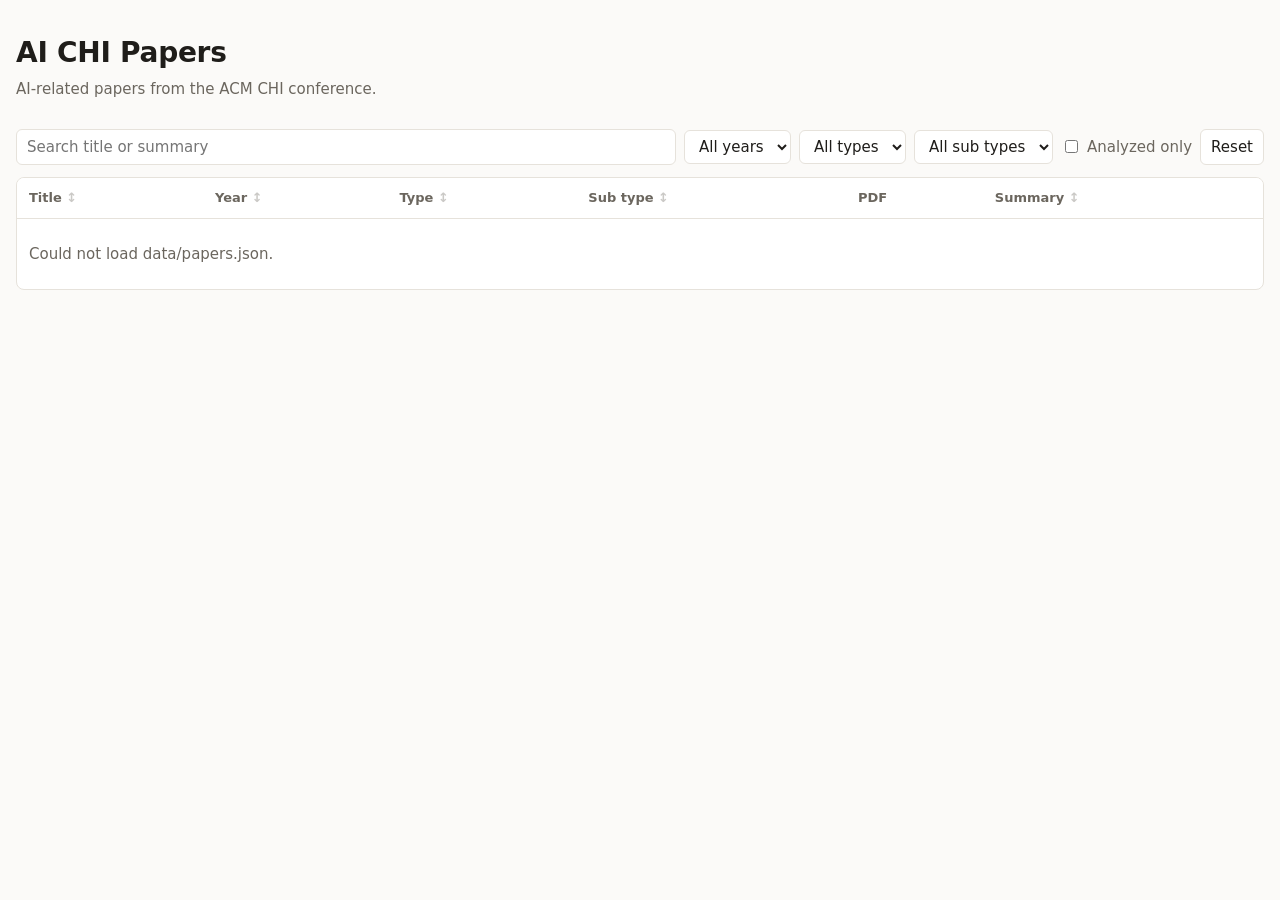
==== index.html @ 74d2781e "Add CHI papers site: filterable table, analysis pages, Pages deploy Co-Authored-By: Claude Opus 5.5 " ====
<!doctype html>
<html lang="en">
<head>
  <meta charset="utf-8">
  <meta name="viewport" content="width=device-width, initial-scale=1">
  <title>AI CHI Papers</title>
  <link rel="stylesheet" href="assets/style.css">
</head>
<body>
  <header class="page-header">
    <h1>AI CHI Papers</h1>
    <p class="subtitle">AI-related papers from the ACM CHI conference. <span id="count"></span></p>
  </header>

  <main>
    <section class="filters" aria-label="Filters">
      <input id="search" type="search" placeholder="Search title or summary" aria-label="Search">
      <select id="filter-year" aria-label="Year"><option value="">All years</option></select>
      <select id="filter-type" aria-label="Type"><option value="">All types</option></select>
      <select id="filter-subtype" aria-label="Sub type"><option value="">All sub types</option></select>
      <label class="check"><input id="filter-important" type="checkbox"> Analyzed only</label>
      <button id="reset" type="button">Reset</button>
    </section>

    <div class="table-wrap">
      <table id="papers">
        <thead>
          <tr>
            <th data-key="title" class="sortable">Title</th>
            <th data-key="year" class="sortable">Year</th>
            <th data-key="type" class="sortable">Type</th>
            <th data-key="sub_type" class="sortable">Sub type</th>
            <th>PDF</th>
            <th data-key="summary" class="sortable">Summary</th>
          </tr>
        </thead>
        <tbody></tbody>
      </table>
      <p id="empty" class="empty" hidden></p>
    </div>
  </main>

  <script src="assets/app.js"></script>
</body>
</html>
---- assets/style.css ----
:root {
  --bg: #fbfaf8; --surface: #ffffff; --text: #1f1d1a; --muted: #6b665e;
  --border: #e6e2db; --accent: #8a3b12; --accent-soft: #f6e9df; --row-hover: #f5f2ec;
  color-scheme: light;
}
@media (prefers-color-scheme: dark) {
  :root:not([data-theme="light"]) {
    --bg: #181715; --surface: #211f1c; --text: #ece8e1; --muted: #a39d93;
    --border: #3a3631; --accent: #e8a27a; --accent-soft: #3a2a20; --row-hover: #2a2723;
    color-scheme: dark;
  }
}
* { box-sizing: border-box; }
body {
  margin: 0; background: var(--bg); color: var(--text);
  font: 15px/1.5 system-ui, -apple-system, "Segoe UI", sans-serif;
}
a { color: var(--accent); }
.page-header, main { max-width: 1280px; margin: 0 auto; padding: 0 16px; }
.page-header { padding-top: 32px; padding-bottom: 8px; }
h1 { margin: 0 0 4px; font-size: 28px; letter-spacing: -0.01em; }
.subtitle, .meta { color: var(--muted); margin: 0; }
.meta { display: flex; flex-wrap: wrap; gap: 6px 14px; }
.back { display: inline-block; margin-bottom: 12px; text-decoration: none; }

.filters { display: flex; flex-wrap: wrap; gap: 8px; align-items: center; margin: 20px 0 12px; }
.filters input[type="search"], .filters select, .filters button {
  font: inherit; color: inherit; background: var(--surface);
  border: 1px solid var(--border); border-radius: 6px; padding: 6px 10px;
}
.filters input[type="search"] { flex: 1 1 240px; min-width: 0; }
.filters button { cursor: pointer; }
.check { display: inline-flex; gap: 6px; align-items: center; color: var(--muted); }

.table-wrap { overflow-x: auto; background: var(--surface); border: 1px solid var(--border); border-radius: 8px; margin-bottom: 40px; }
table { width: 100%; border-collapse: collapse; }
th, td { text-align: left; padding: 10px 12px; border-bottom: 1px solid var(--border); vertical-align: top; }
th { position: sticky; top: 0; background: var(--surface); font-size: 13px; color: var(--muted); font-weight: 600; white-space: nowrap; }
th.sortable { cursor: pointer; user-select: none; }
th.sortable::after { content: " ↕"; opacity: 0.35; }
th[aria-sort="ascending"]::after { content: " ↑"; opacity: 1; }
th[aria-sort="descending"]::after { content: " ↓"; opacity: 1; }
tbody tr:hover { background: var(--row-hover); }
tbody tr:last-child td { border-bottom: 0; }
td.title { min-width: 260px; font-weight: 500; }
td.summary { min-width: 280px; color: var(--muted); }
.badge { display: inline-block; font-size: 11px; font-weight: 600; padding: 1px 6px; border-radius: 999px; background: var(--accent-soft); color: var(--accent); vertical-align: 1px; }
.empty { color: var(--muted); padding: 24px 12px; margin: 0; }

.analysis { max-width: 760px; padding: 16px 0 64px; }
.analysis h2 { margin-top: 2em; font-size: 20px; }
.analysis h3 { margin-top: 1.5em; font-size: 16px; }
.analysis blockquote { margin: 1em 0; padding: 0 1em; border-left: 3px solid var(--border); color: var(--muted); }
.analysis code { background: var(--row-hover); padding: 1px 4px; border-radius: 4px; }
.analysis table { margin: 1em 0; border: 1px solid var(--border); }
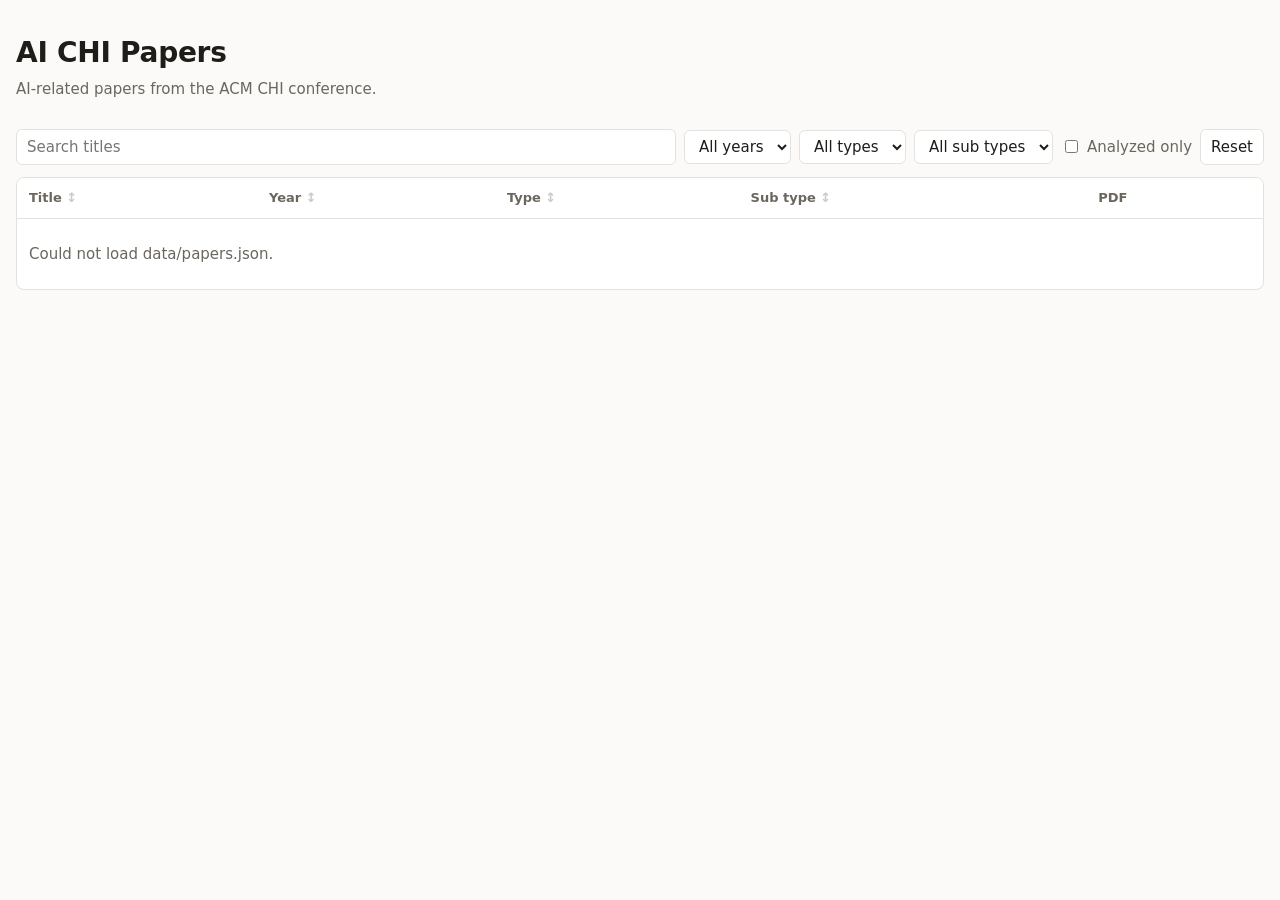
==== commit 563d5612: "Drop summary column; table comes entirely from file names Co-Authored-By: Claude Opus 5.5 (1M contex" ====
--- a/index.html
+++ b/index.html
@@ -14,7 +14,7 @@
 
   <main>
     <section class="filters" aria-label="Filters">
-      <input id="search" type="search" placeholder="Search title or summary" aria-label="Search">
+      <input id="search" type="search" placeholder="Search titles" aria-label="Search">
       <select id="filter-year" aria-label="Year"><option value="">All years</option></select>
       <select id="filter-type" aria-label="Type"><option value="">All types</option></select>
       <select id="filter-subtype" aria-label="Sub type"><option value="">All sub types</option></select>
@@ -31,7 +31,6 @@
             <th data-key="type" class="sortable">Type</th>
             <th data-key="sub_type" class="sortable">Sub type</th>
             <th>PDF</th>
-            <th data-key="summary" class="sortable">Summary</th>
           </tr>
         </thead>
         <tbody></tbody>
--- a/assets/style.css
+++ b/assets/style.css
@@ -43,7 +43,6 @@
 tbody tr:hover { background: var(--row-hover); }
 tbody tr:last-child td { border-bottom: 0; }
 td.title { min-width: 260px; font-weight: 500; }
-td.summary { min-width: 280px; color: var(--muted); }
 .badge { display: inline-block; font-size: 11px; font-weight: 600; padding: 1px 6px; border-radius: 999px; background: var(--accent-soft); color: var(--accent); vertical-align: 1px; }
 .empty { color: var(--muted); padding: 24px 12px; margin: 0; }
 
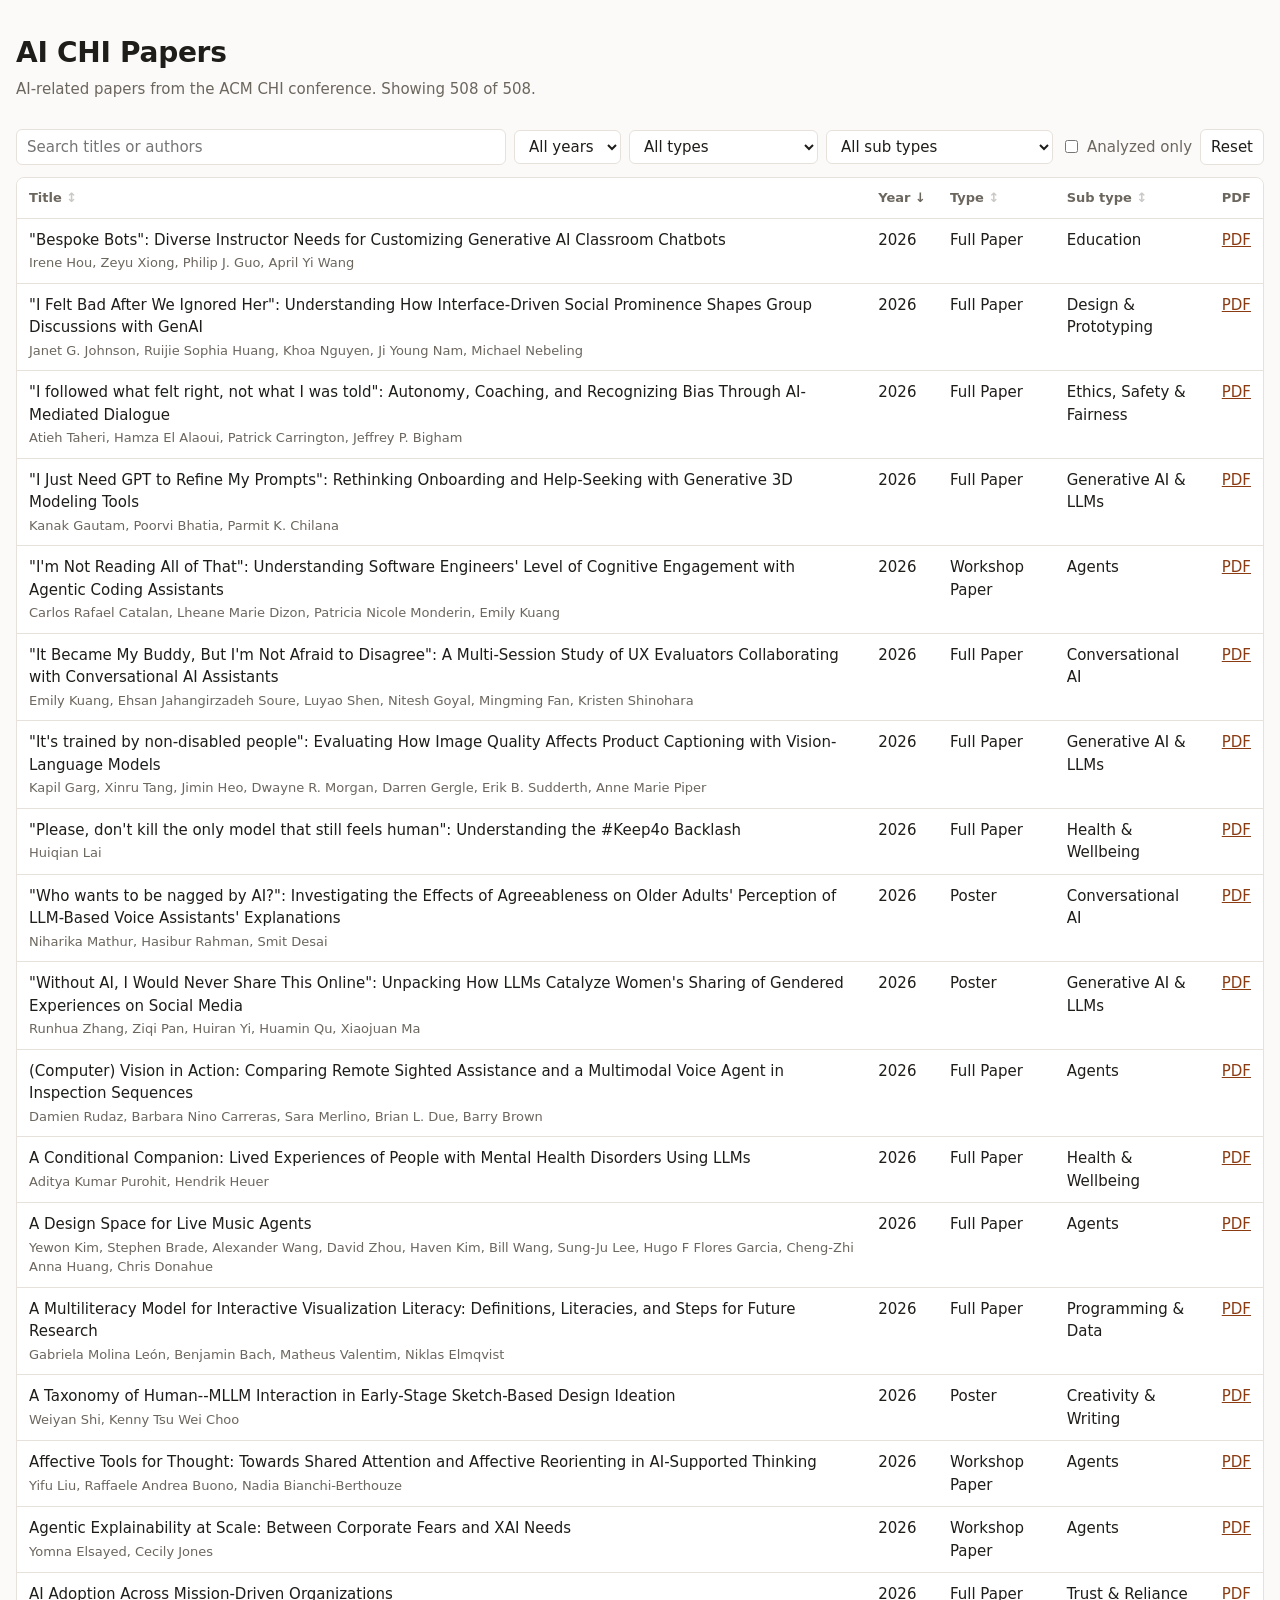
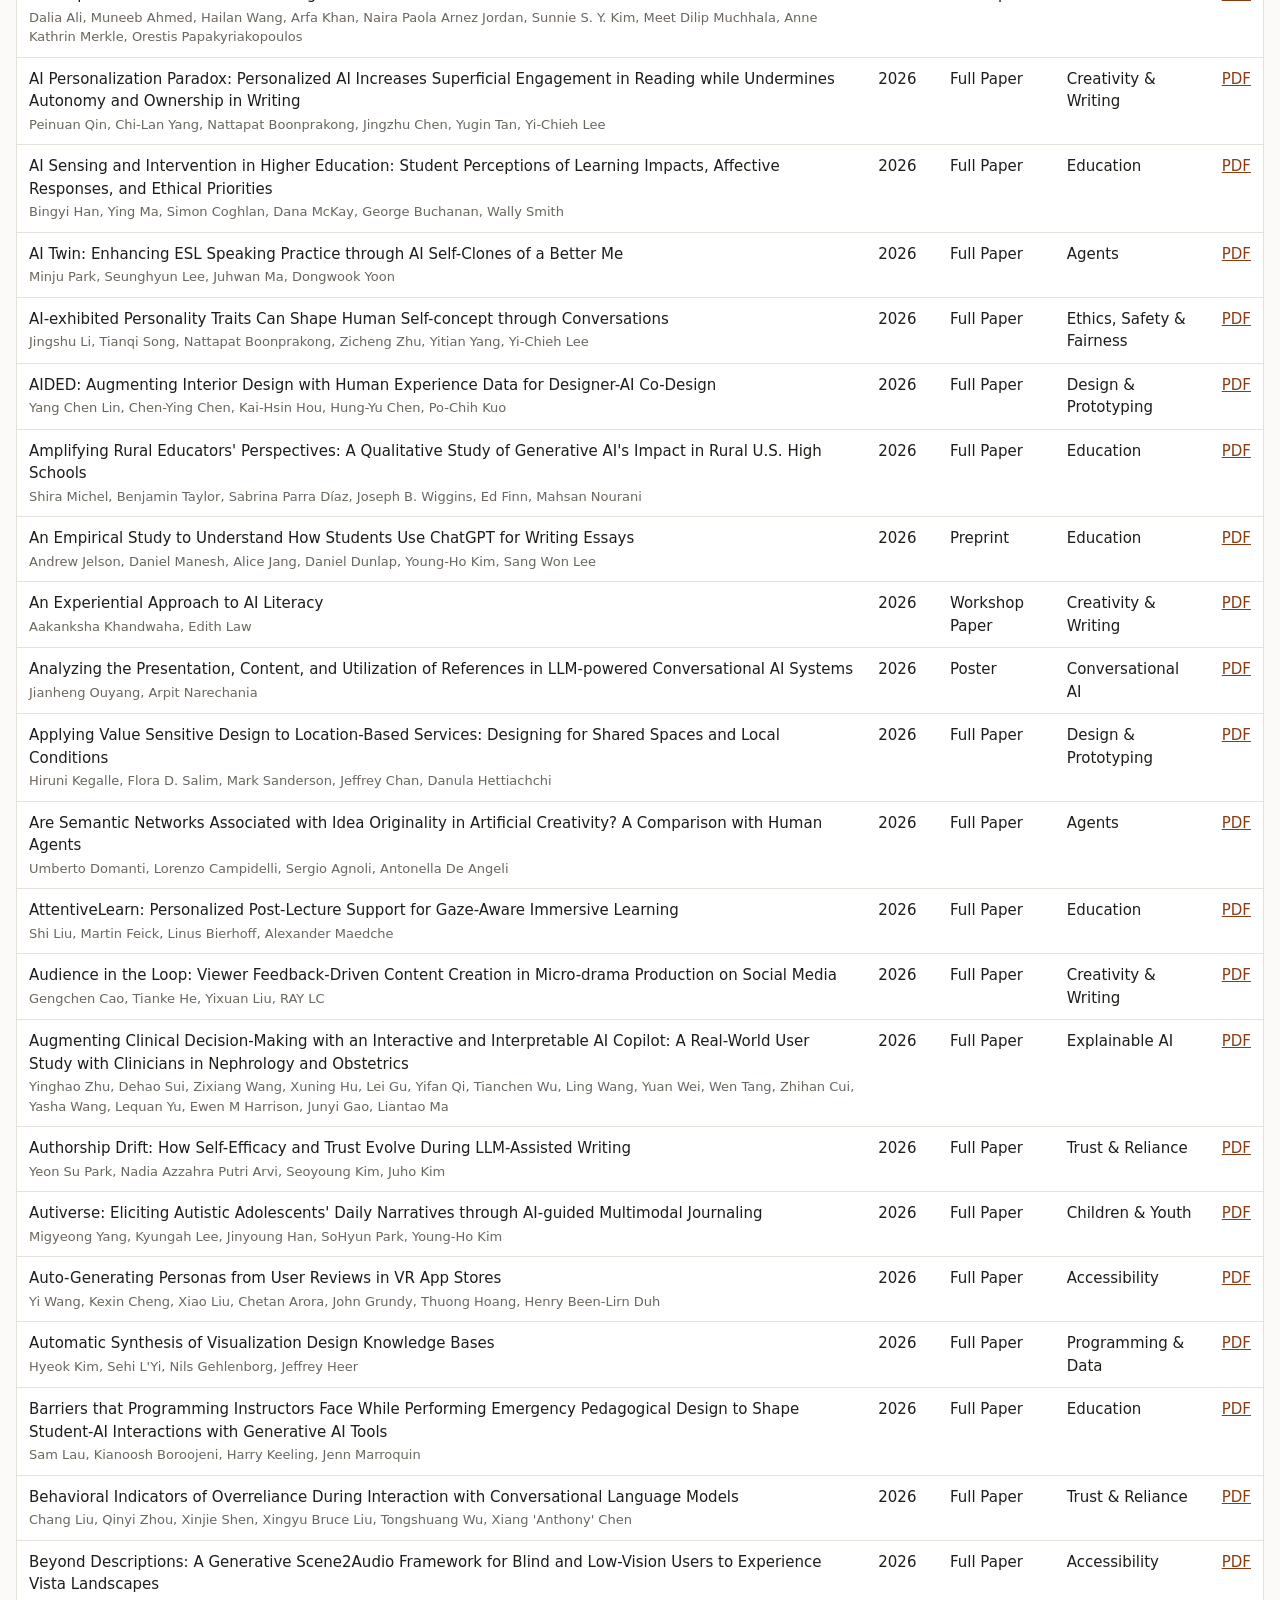
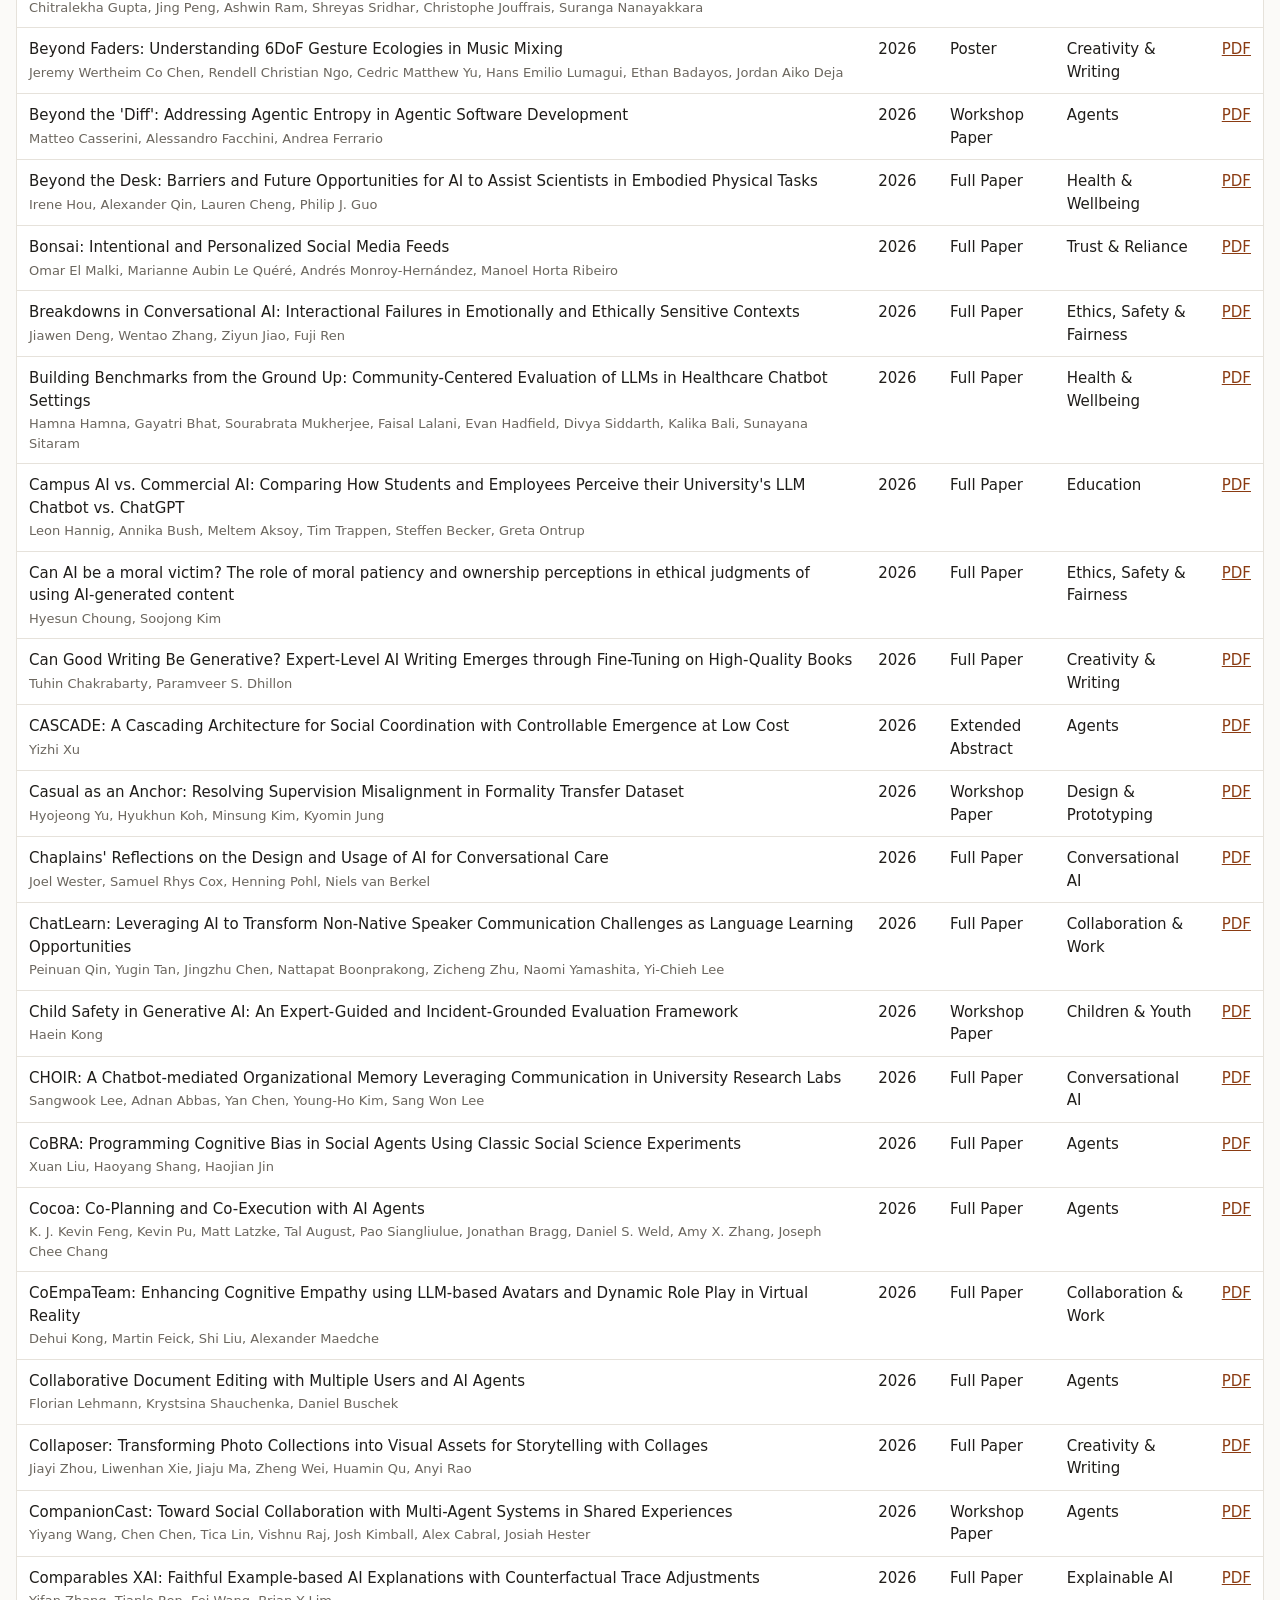
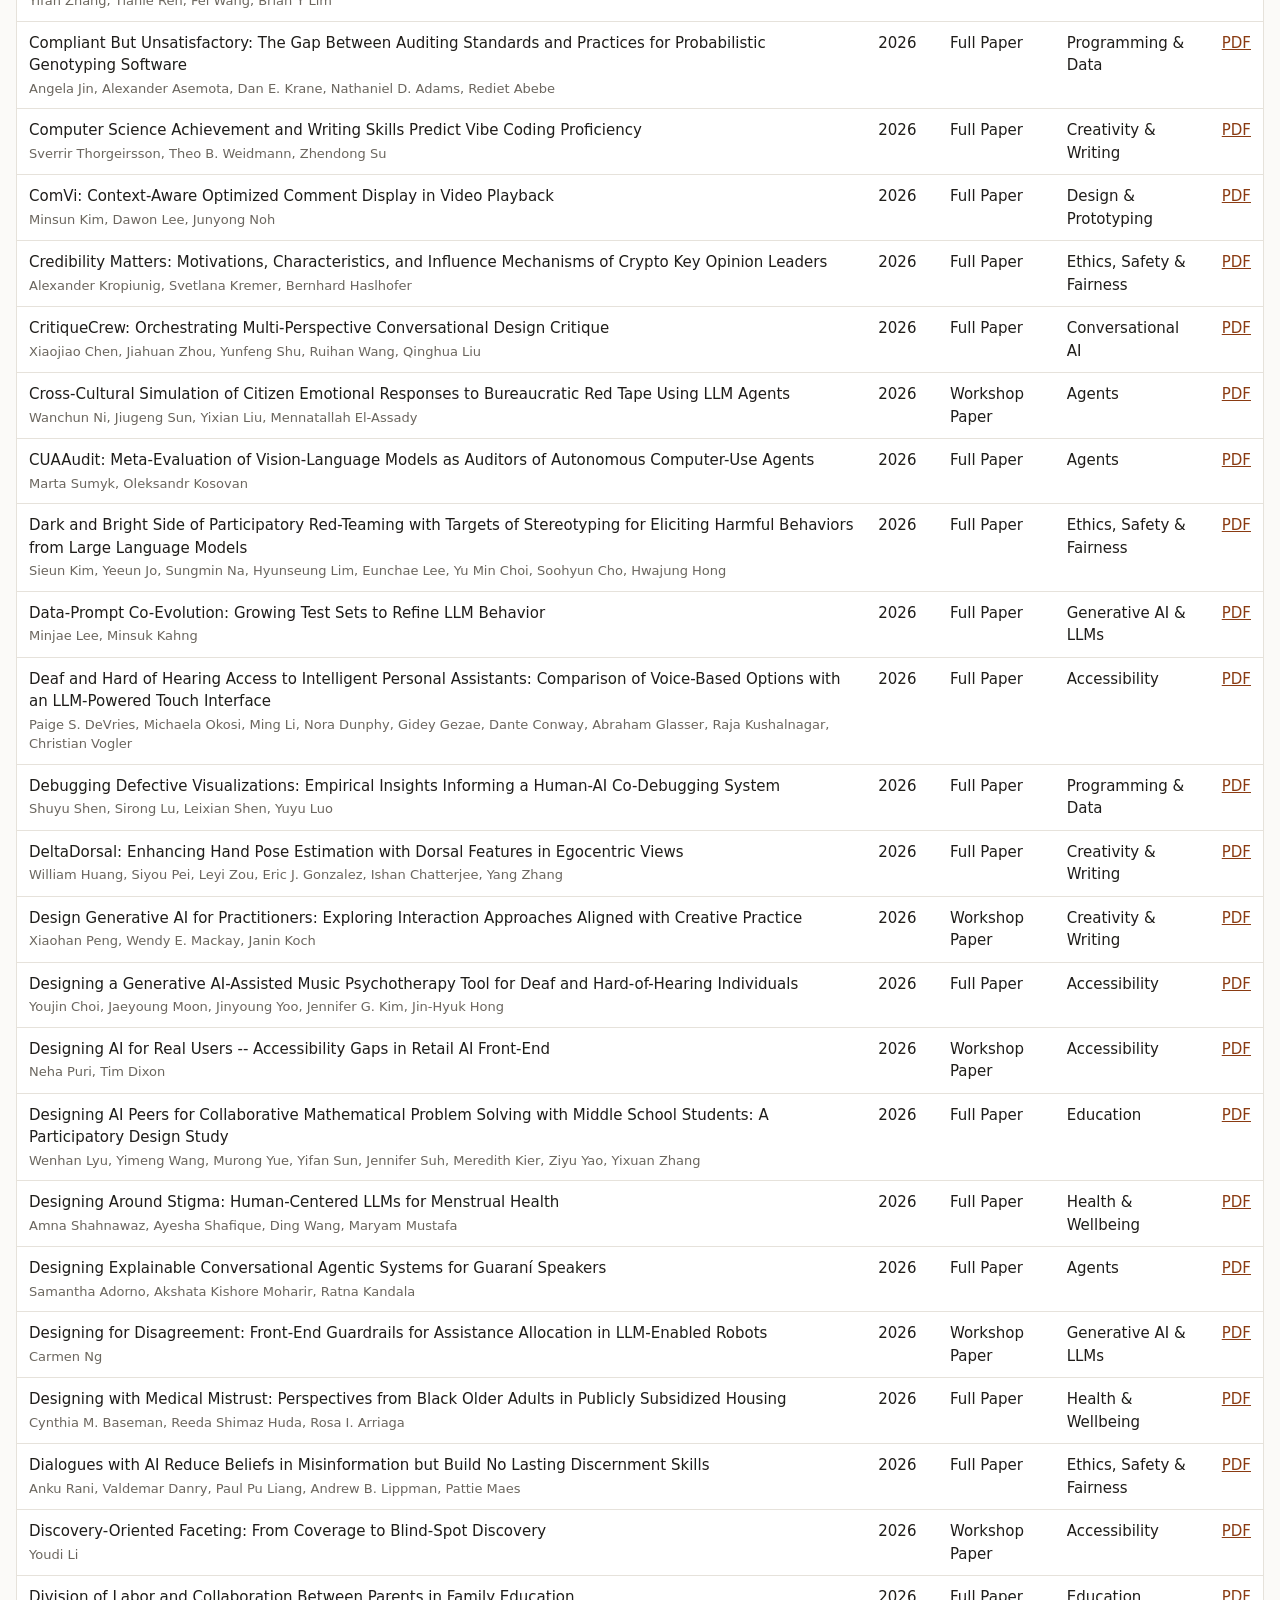
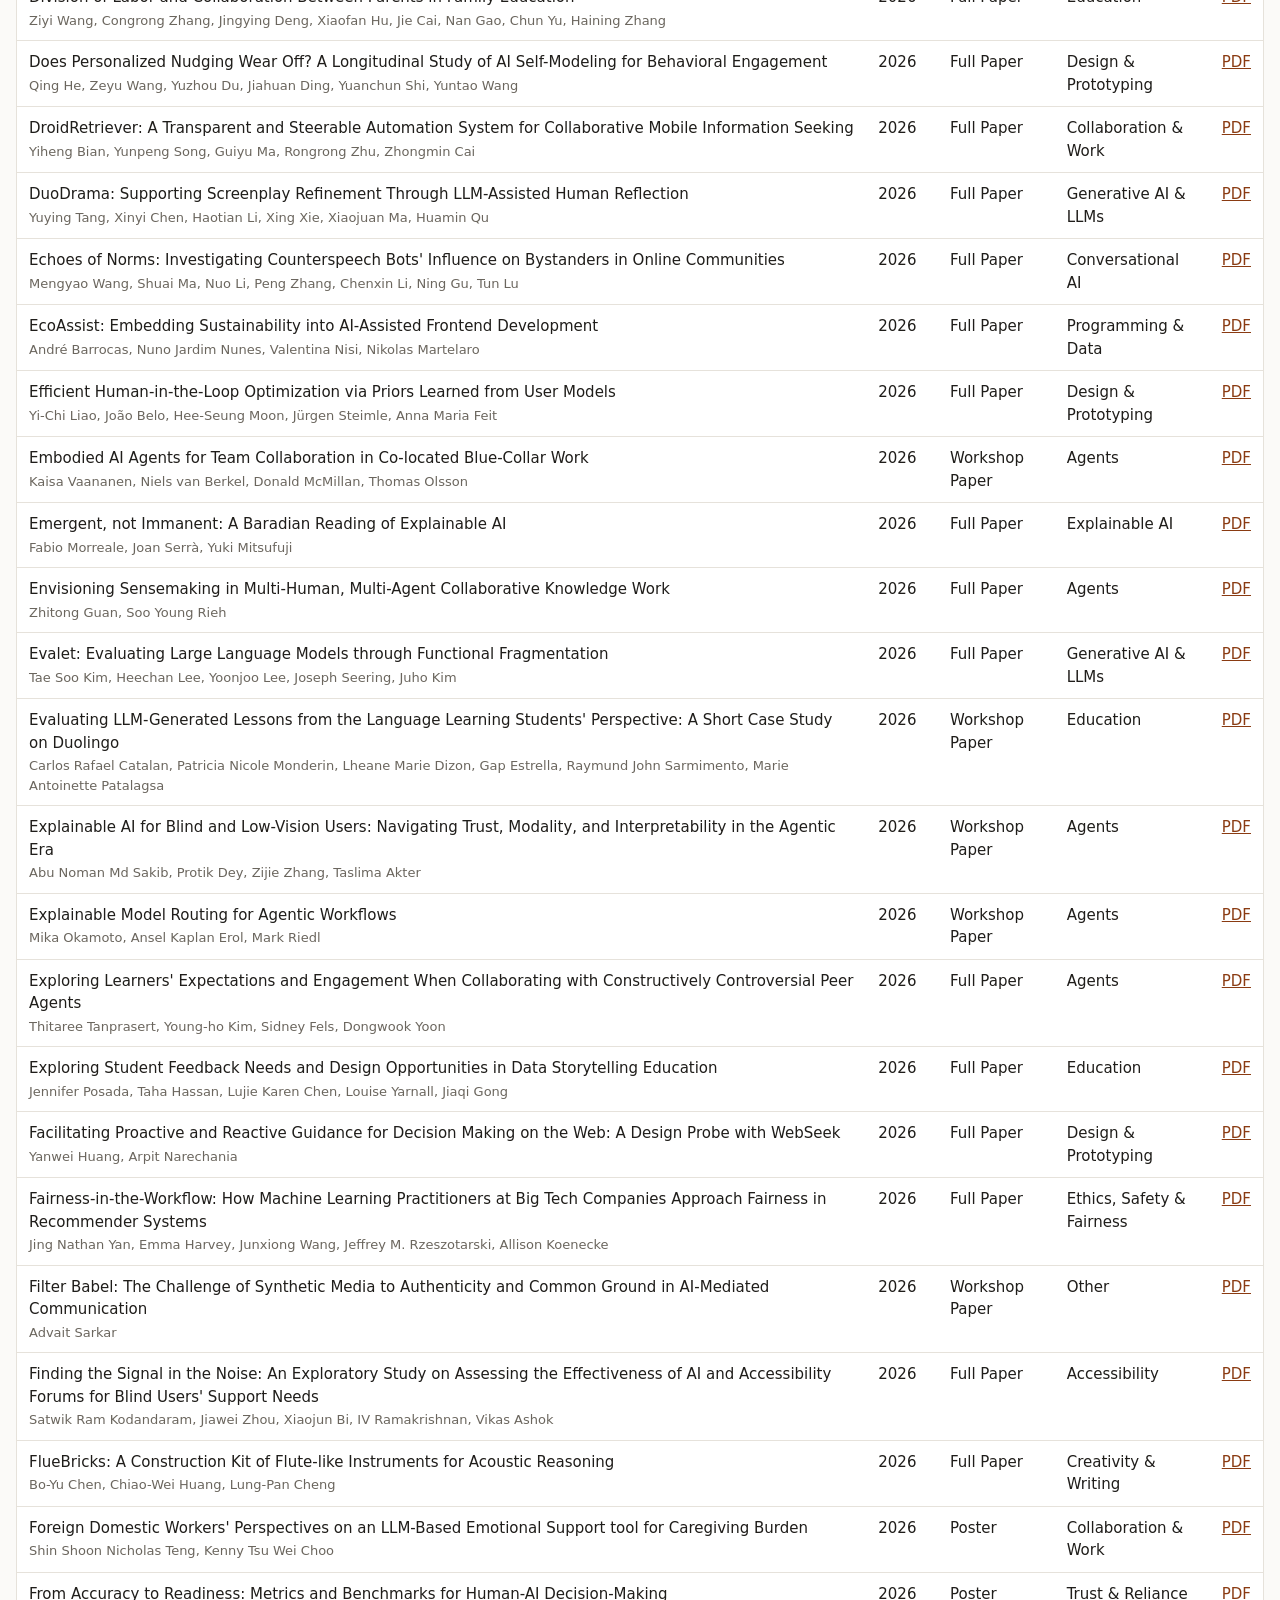
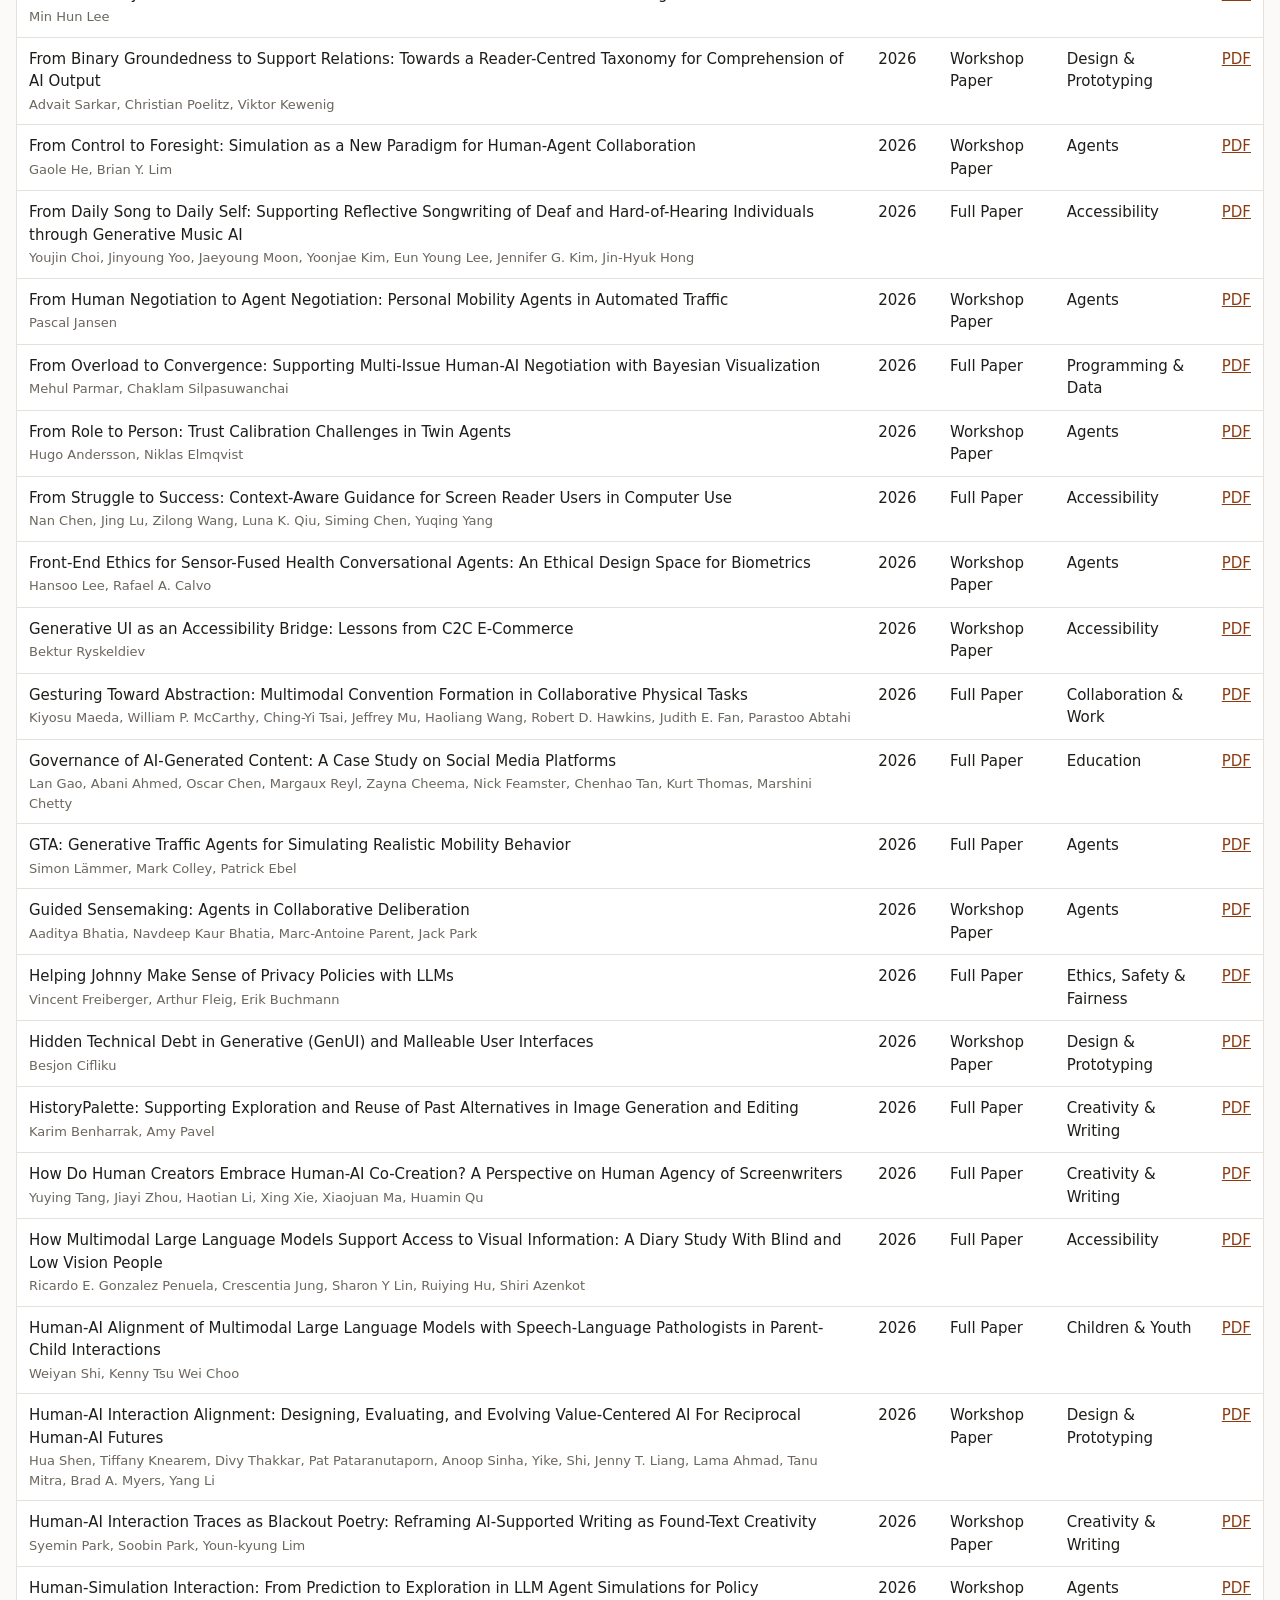
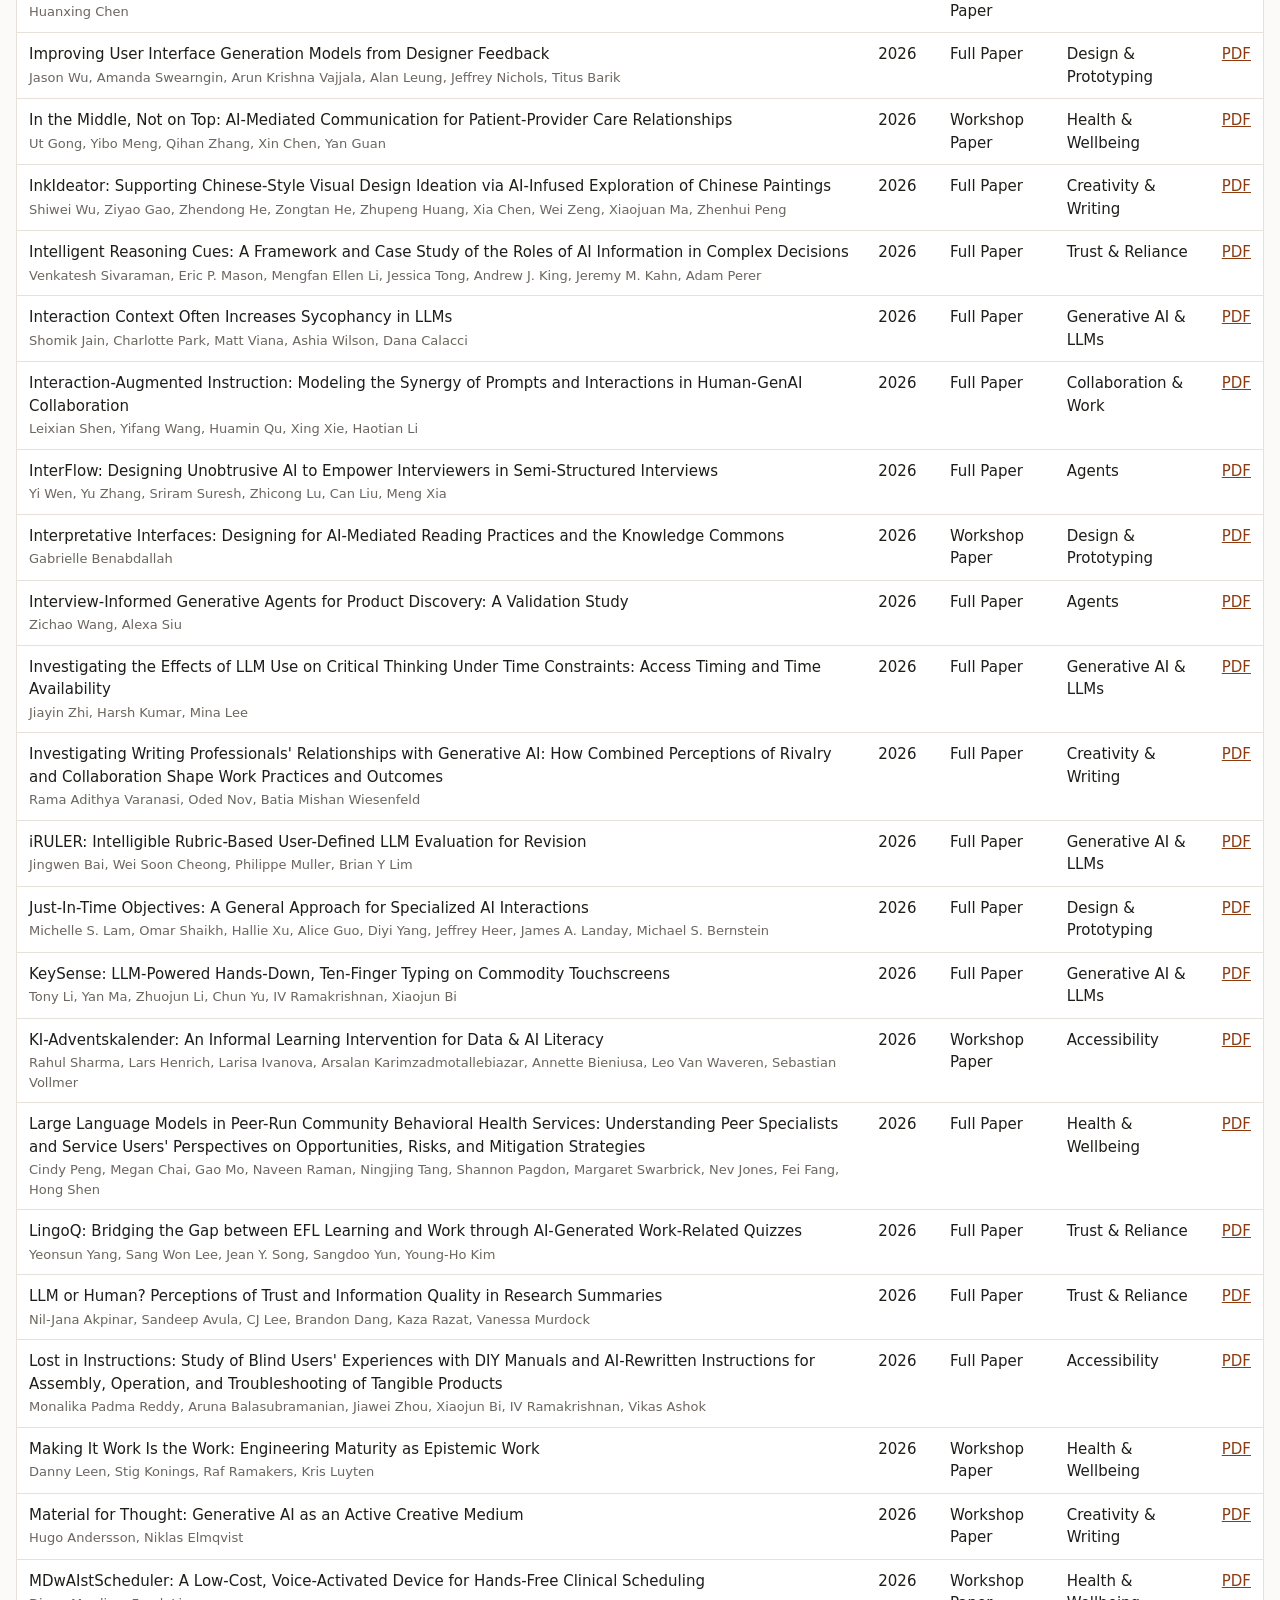
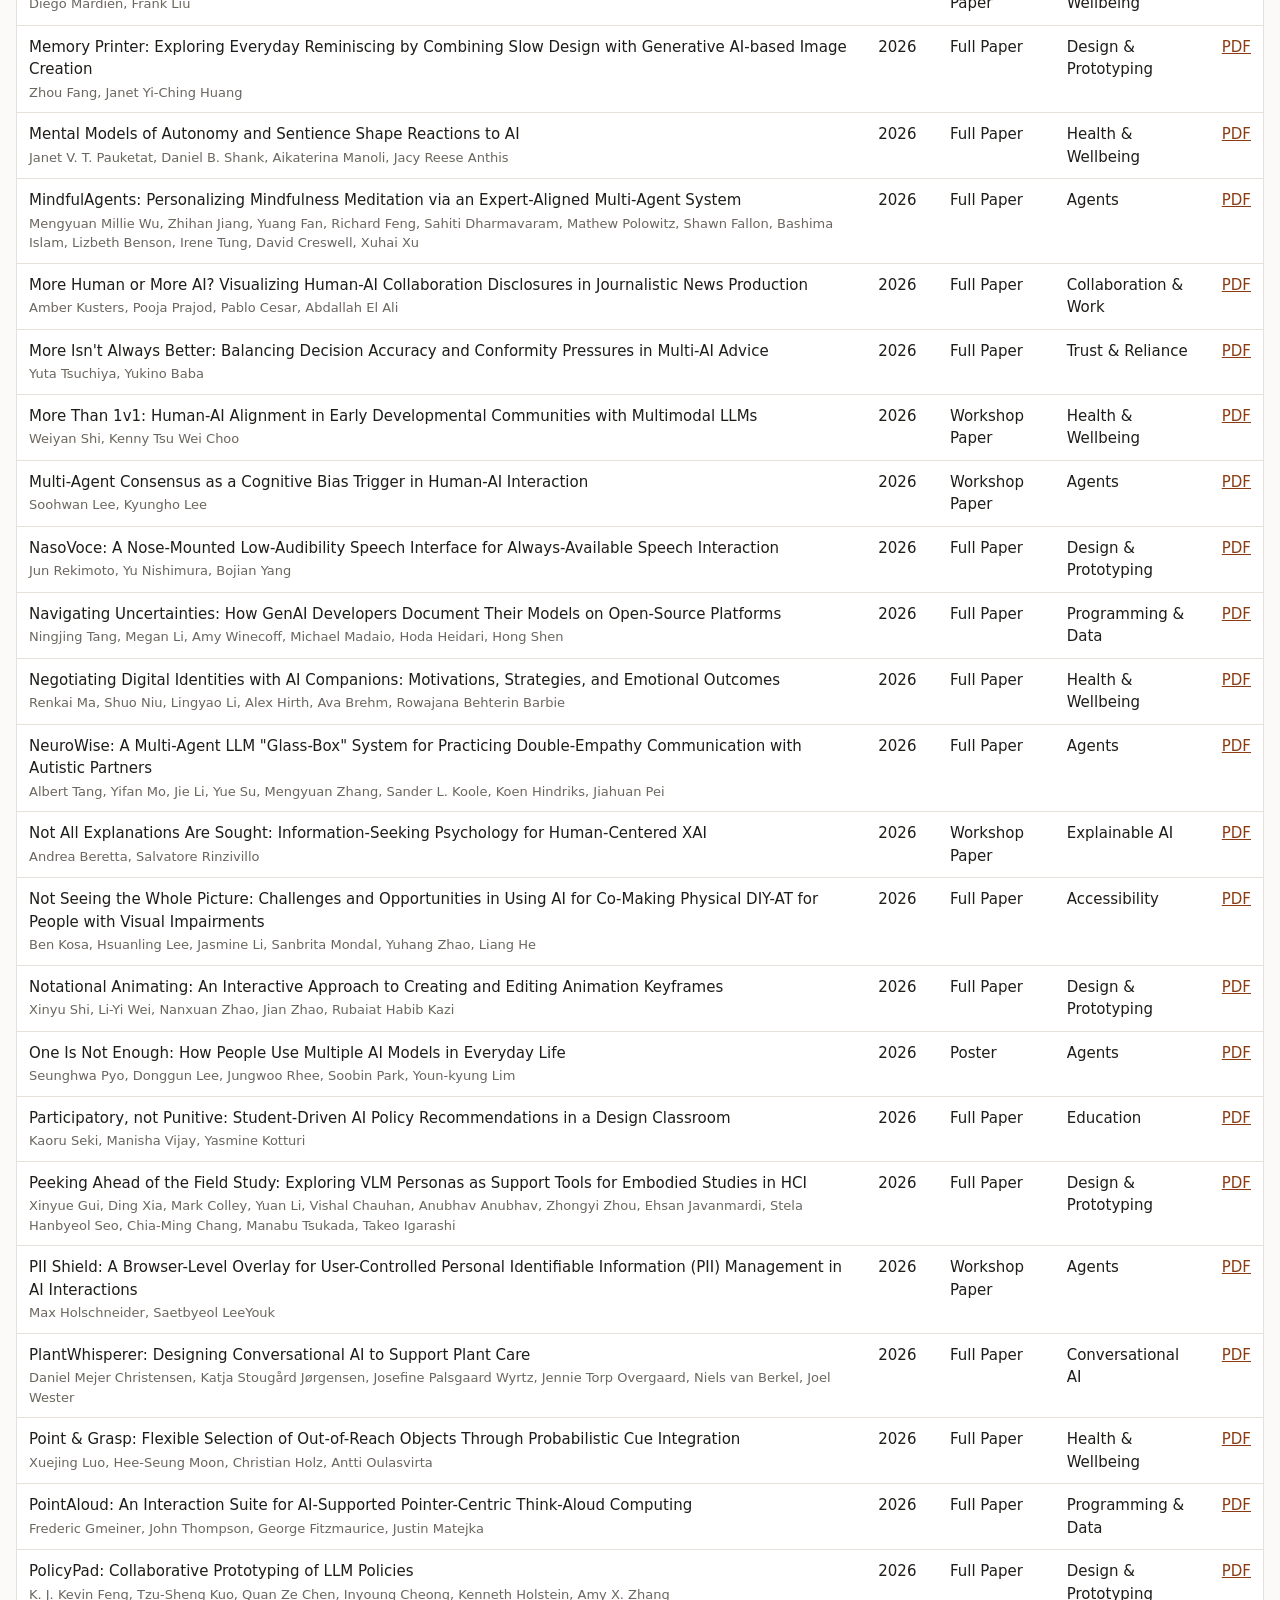
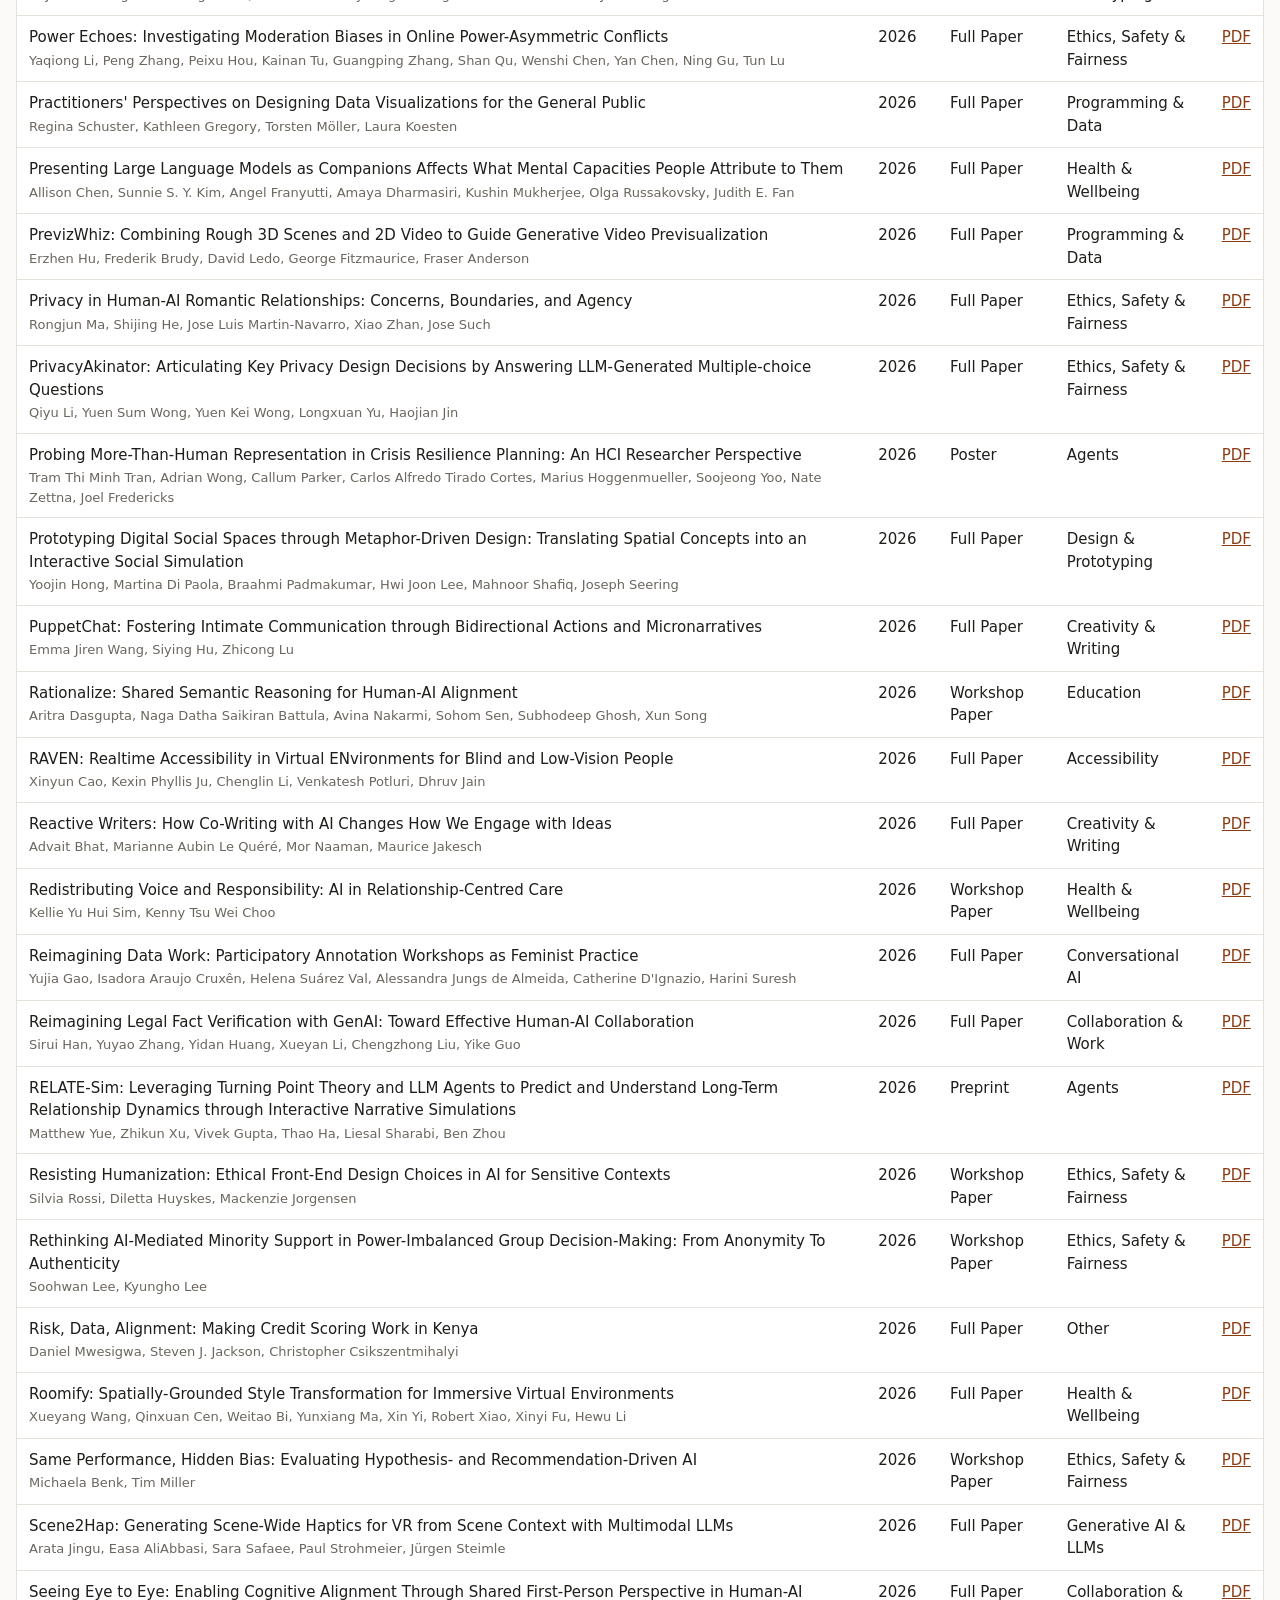
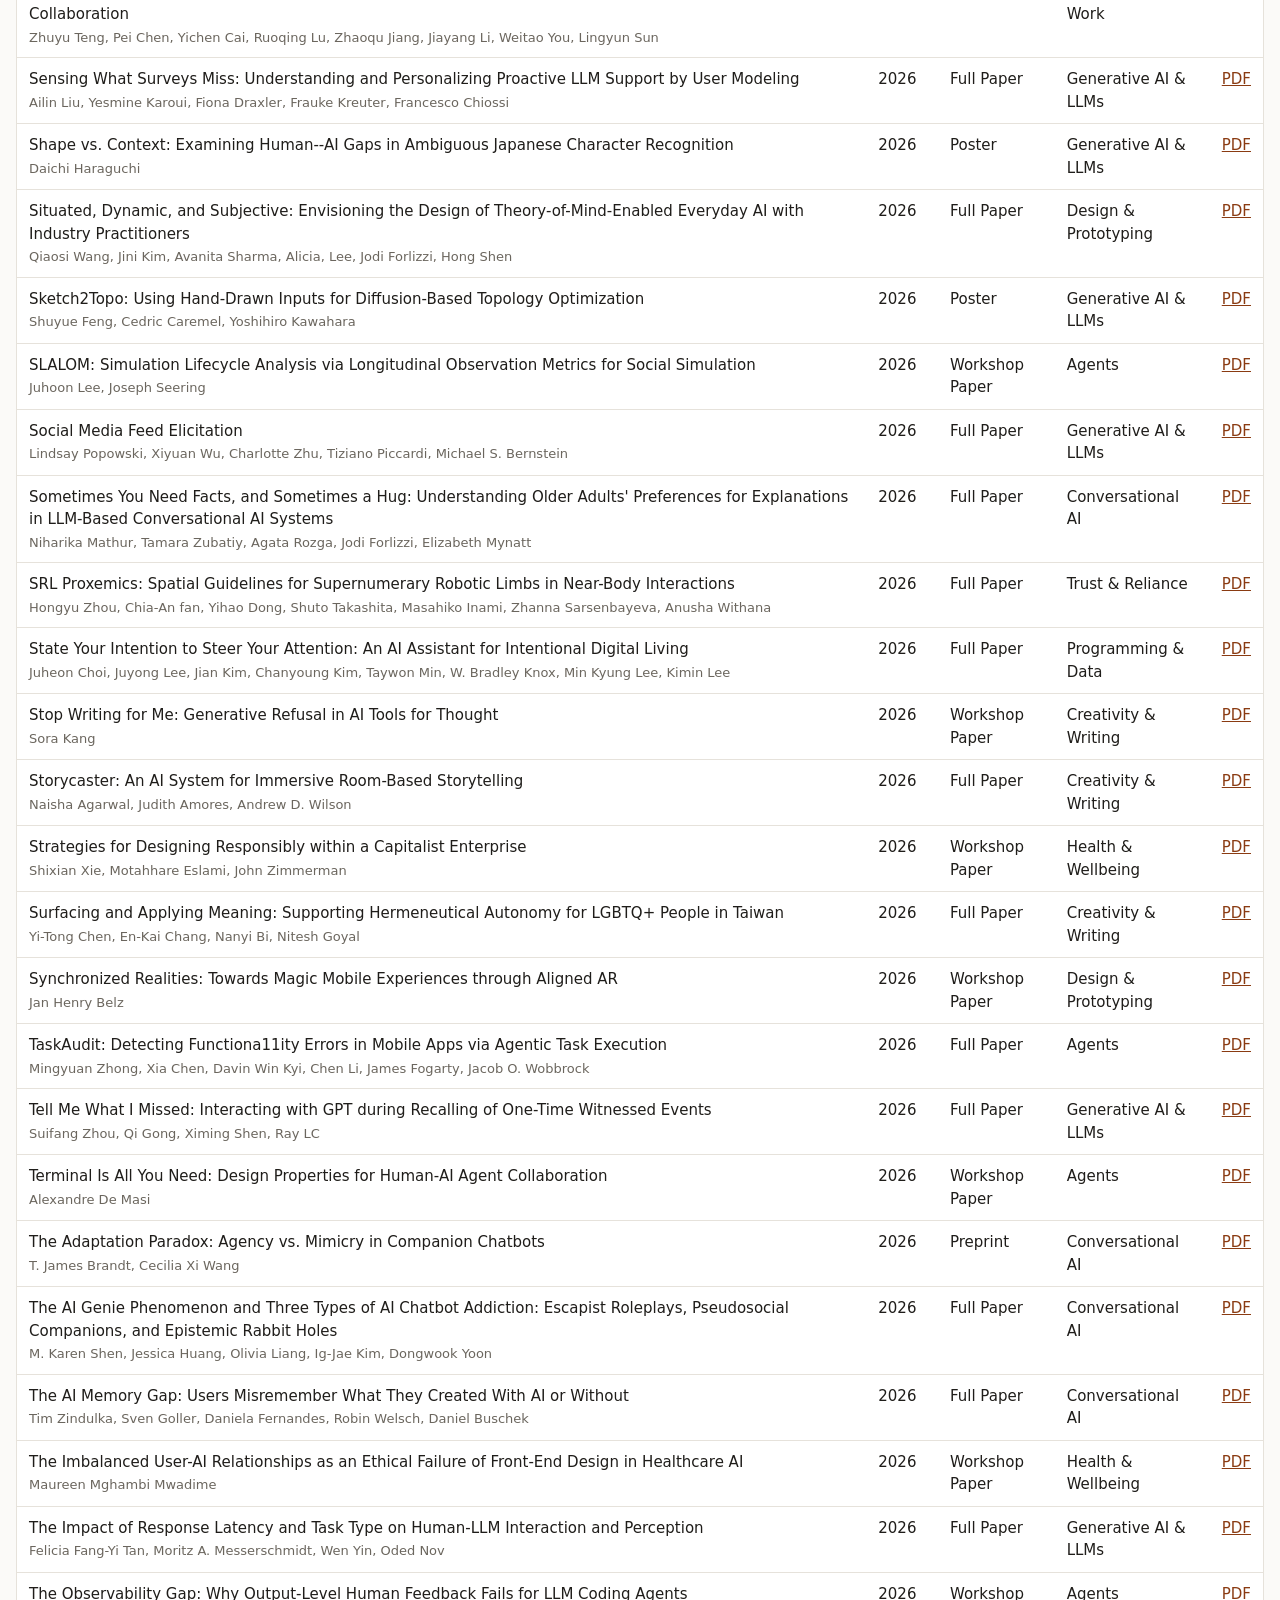
==== commit 5804aadd: "Load 508 CHI papers from spreadsheet Adds scripts/import_xlsx.py to turn the spreadsheet into data/p" ====
--- a/index.html
+++ b/index.html
@@ -14,7 +14,7 @@
 
   <main>
     <section class="filters" aria-label="Filters">
-      <input id="search" type="search" placeholder="Search titles" aria-label="Search">
+      <input id="search" type="search" placeholder="Search titles or authors" aria-label="Search">
       <select id="filter-year" aria-label="Year"><option value="">All years</option></select>
       <select id="filter-type" aria-label="Type"><option value="">All types</option></select>
       <select id="filter-subtype" aria-label="Sub type"><option value="">All sub types</option></select>
--- a/assets/style.css
+++ b/assets/style.css
@@ -42,7 +42,12 @@
 th[aria-sort="descending"]::after { content: " ↓"; opacity: 1; }
 tbody tr:hover { background: var(--row-hover); }
 tbody tr:last-child td { border-bottom: 0; }
-td.title { min-width: 260px; font-weight: 500; }
+td.title { min-width: 320px; font-weight: 500; }
+td.title a { color: var(--text); text-decoration: none; }
+td.title a:hover { color: var(--accent); text-decoration: underline; }
+.authors { font-weight: 400; font-size: 13px; color: var(--muted); margin: 2px 0 0; }
+.page-header .authors { font-size: 15px; margin: 4px 0 6px; }
+.note { color: var(--muted); font-size: 13px; }
 .badge { display: inline-block; font-size: 11px; font-weight: 600; padding: 1px 6px; border-radius: 999px; background: var(--accent-soft); color: var(--accent); vertical-align: 1px; }
 .empty { color: var(--muted); padding: 24px 12px; margin: 0; }
 
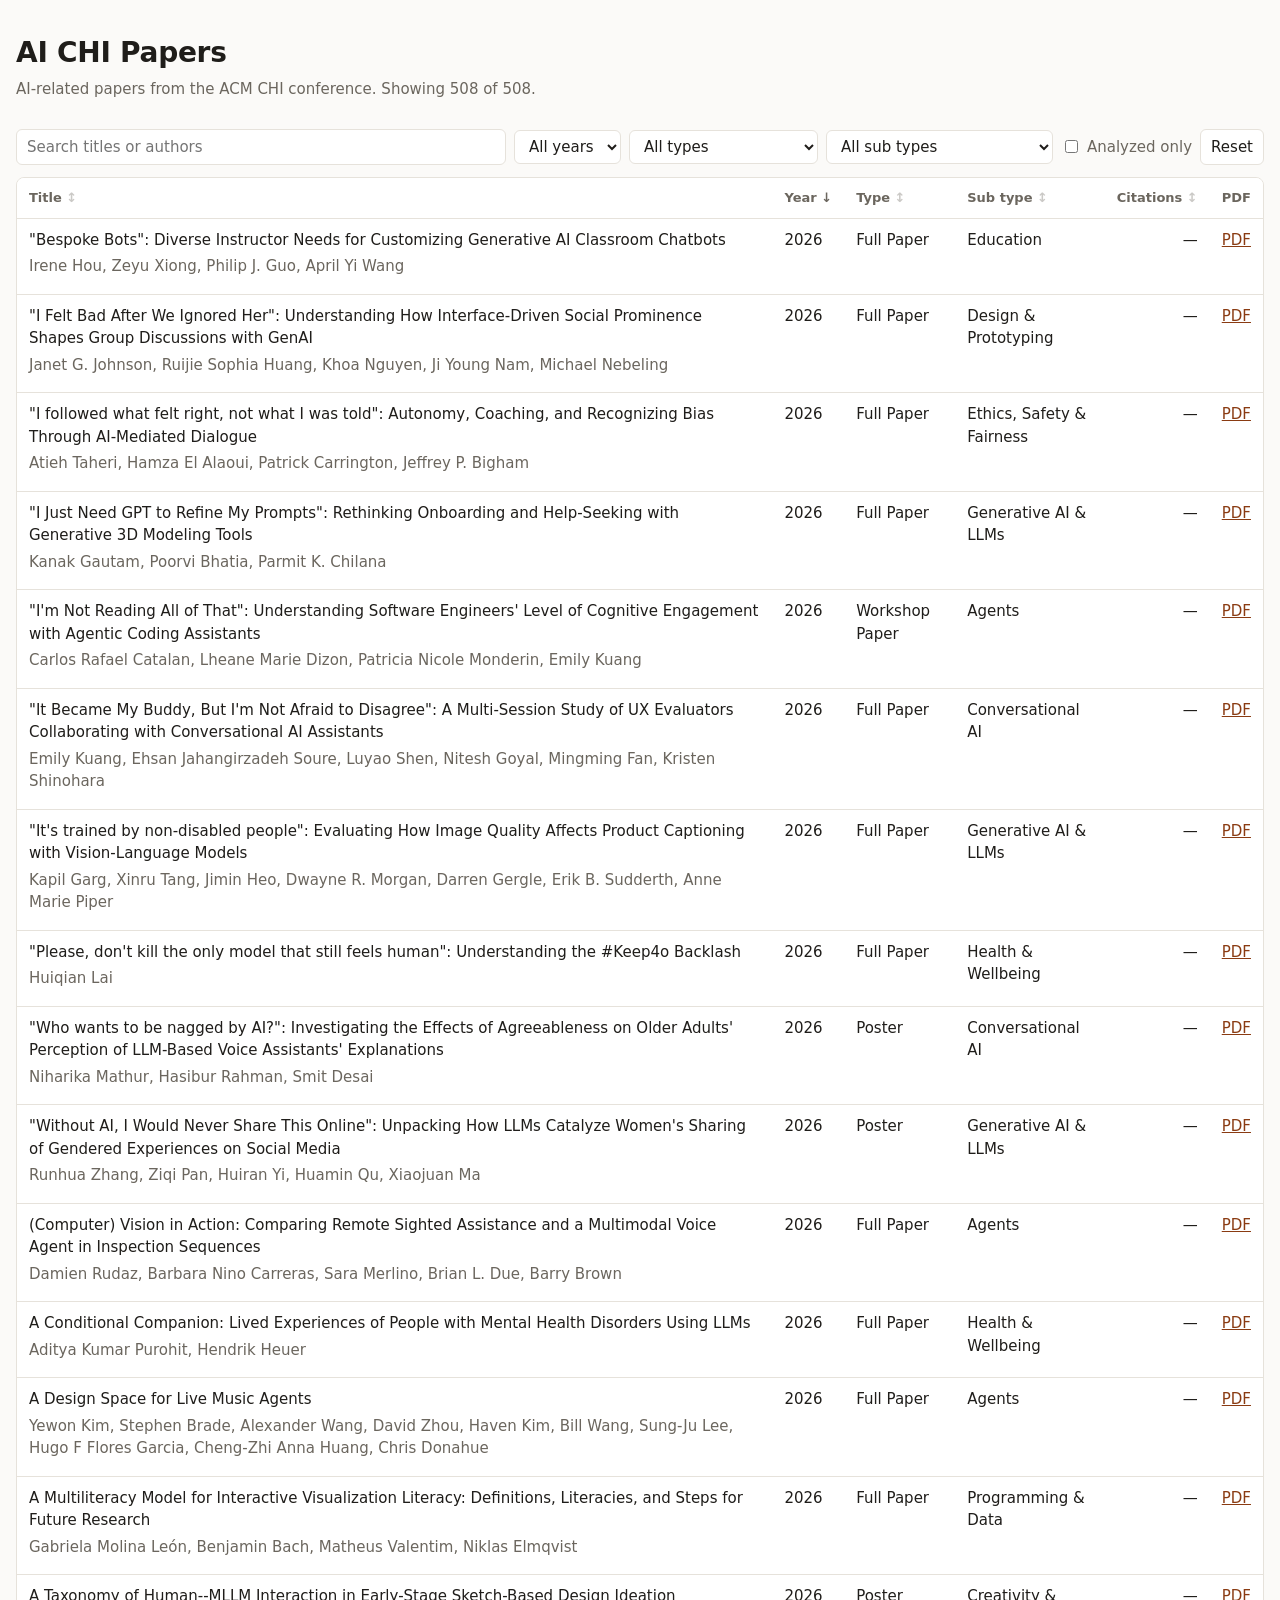
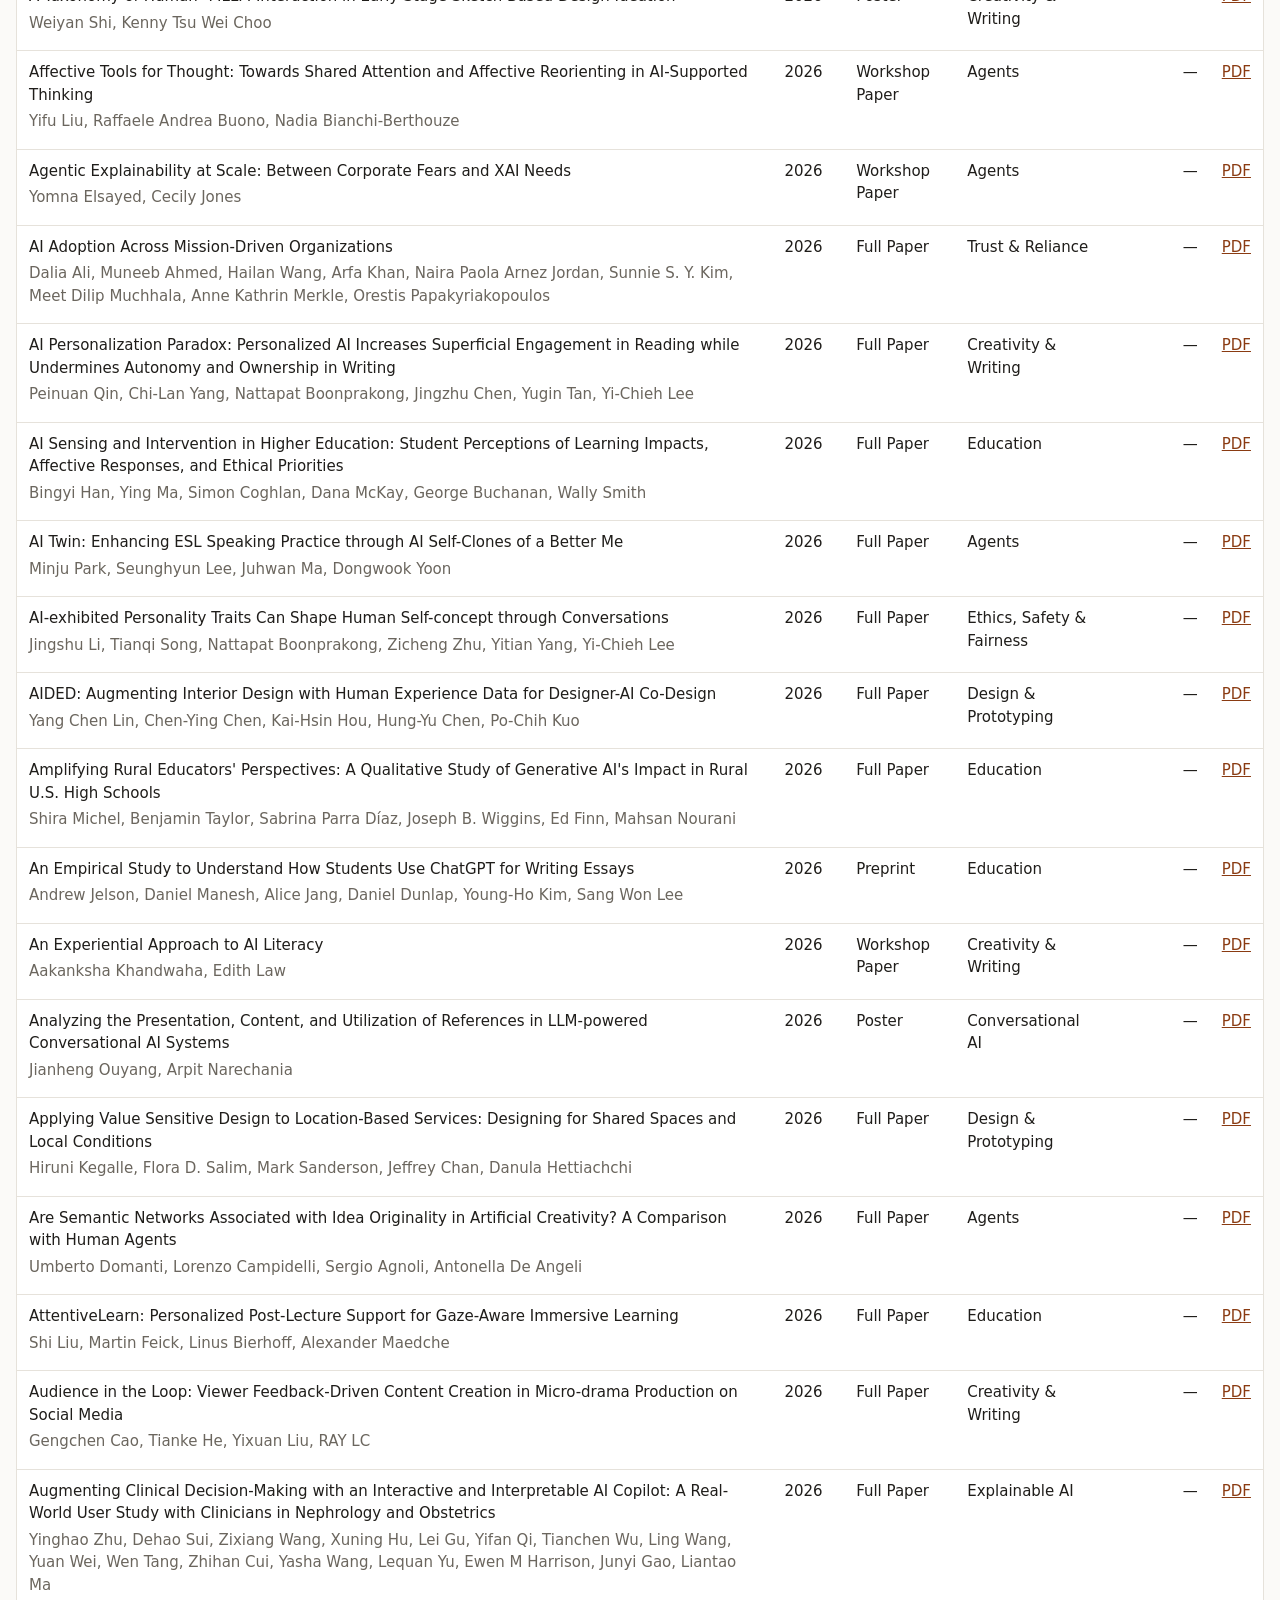
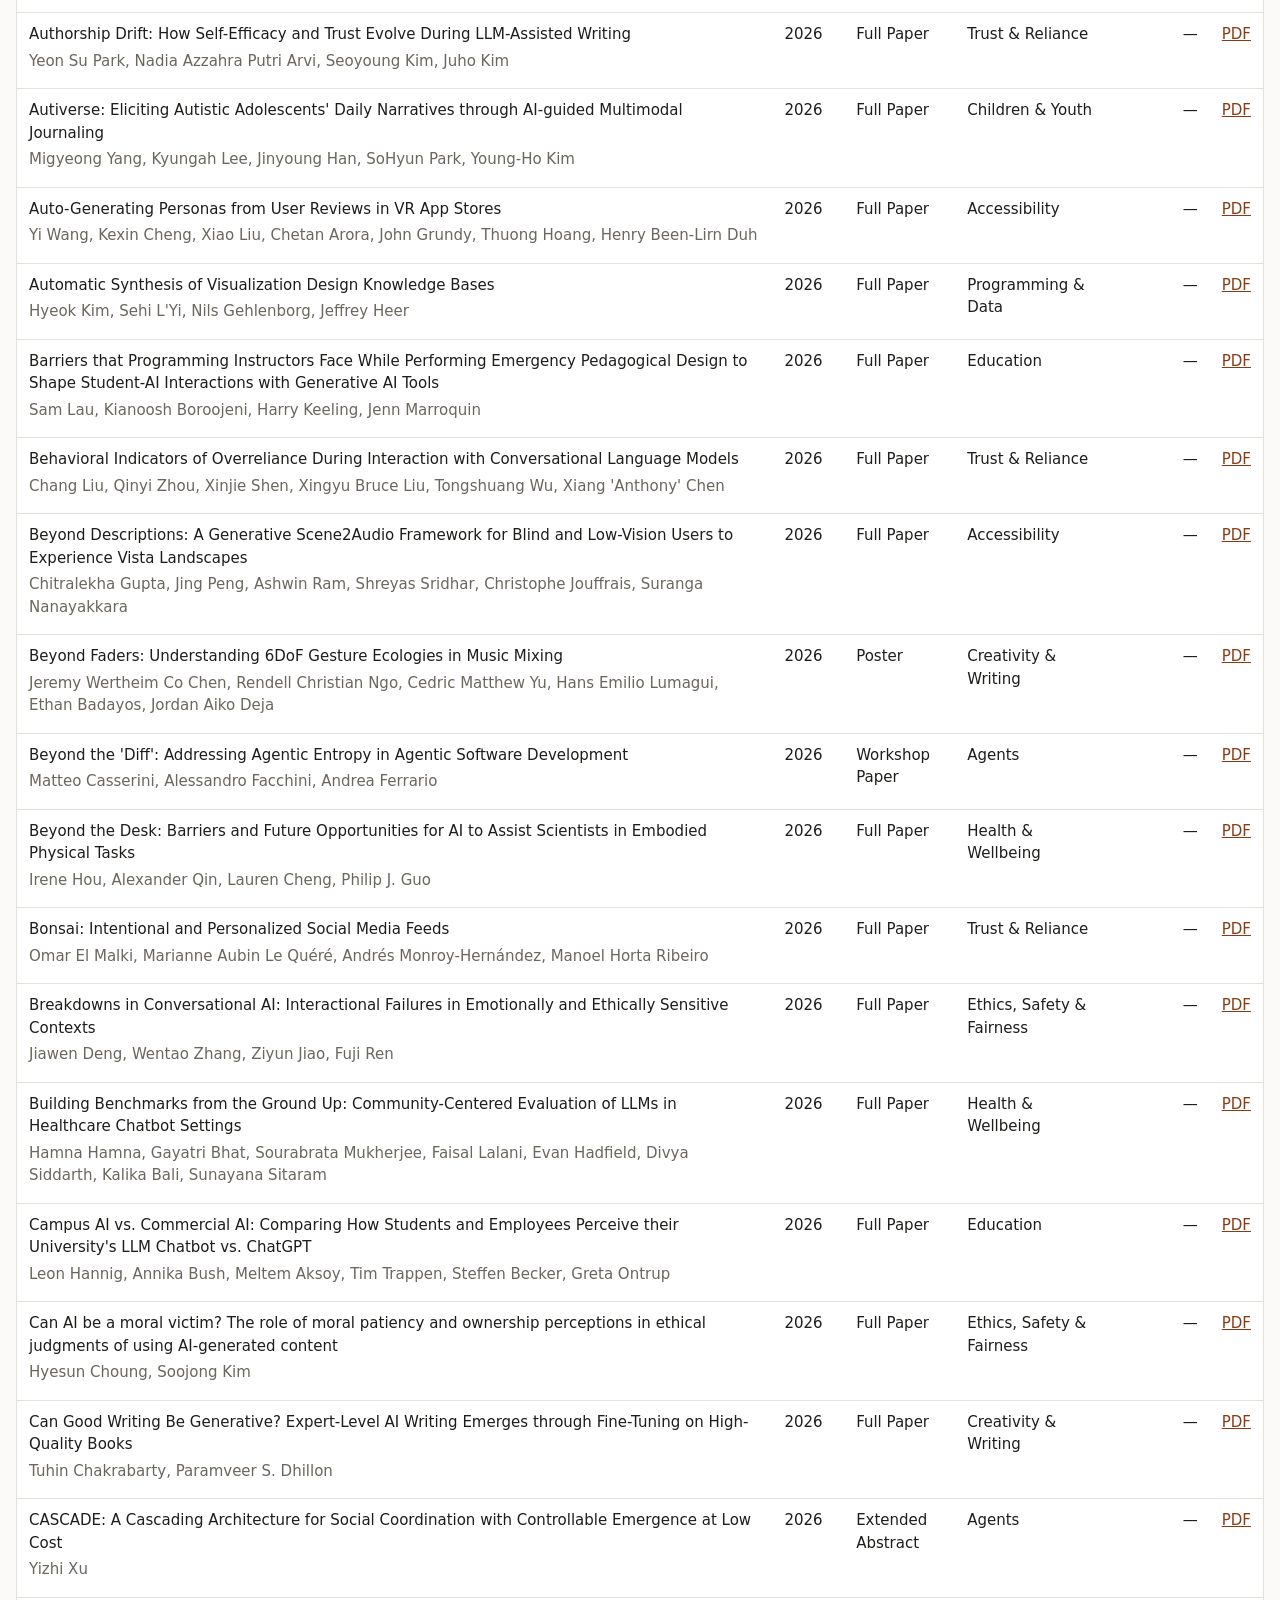
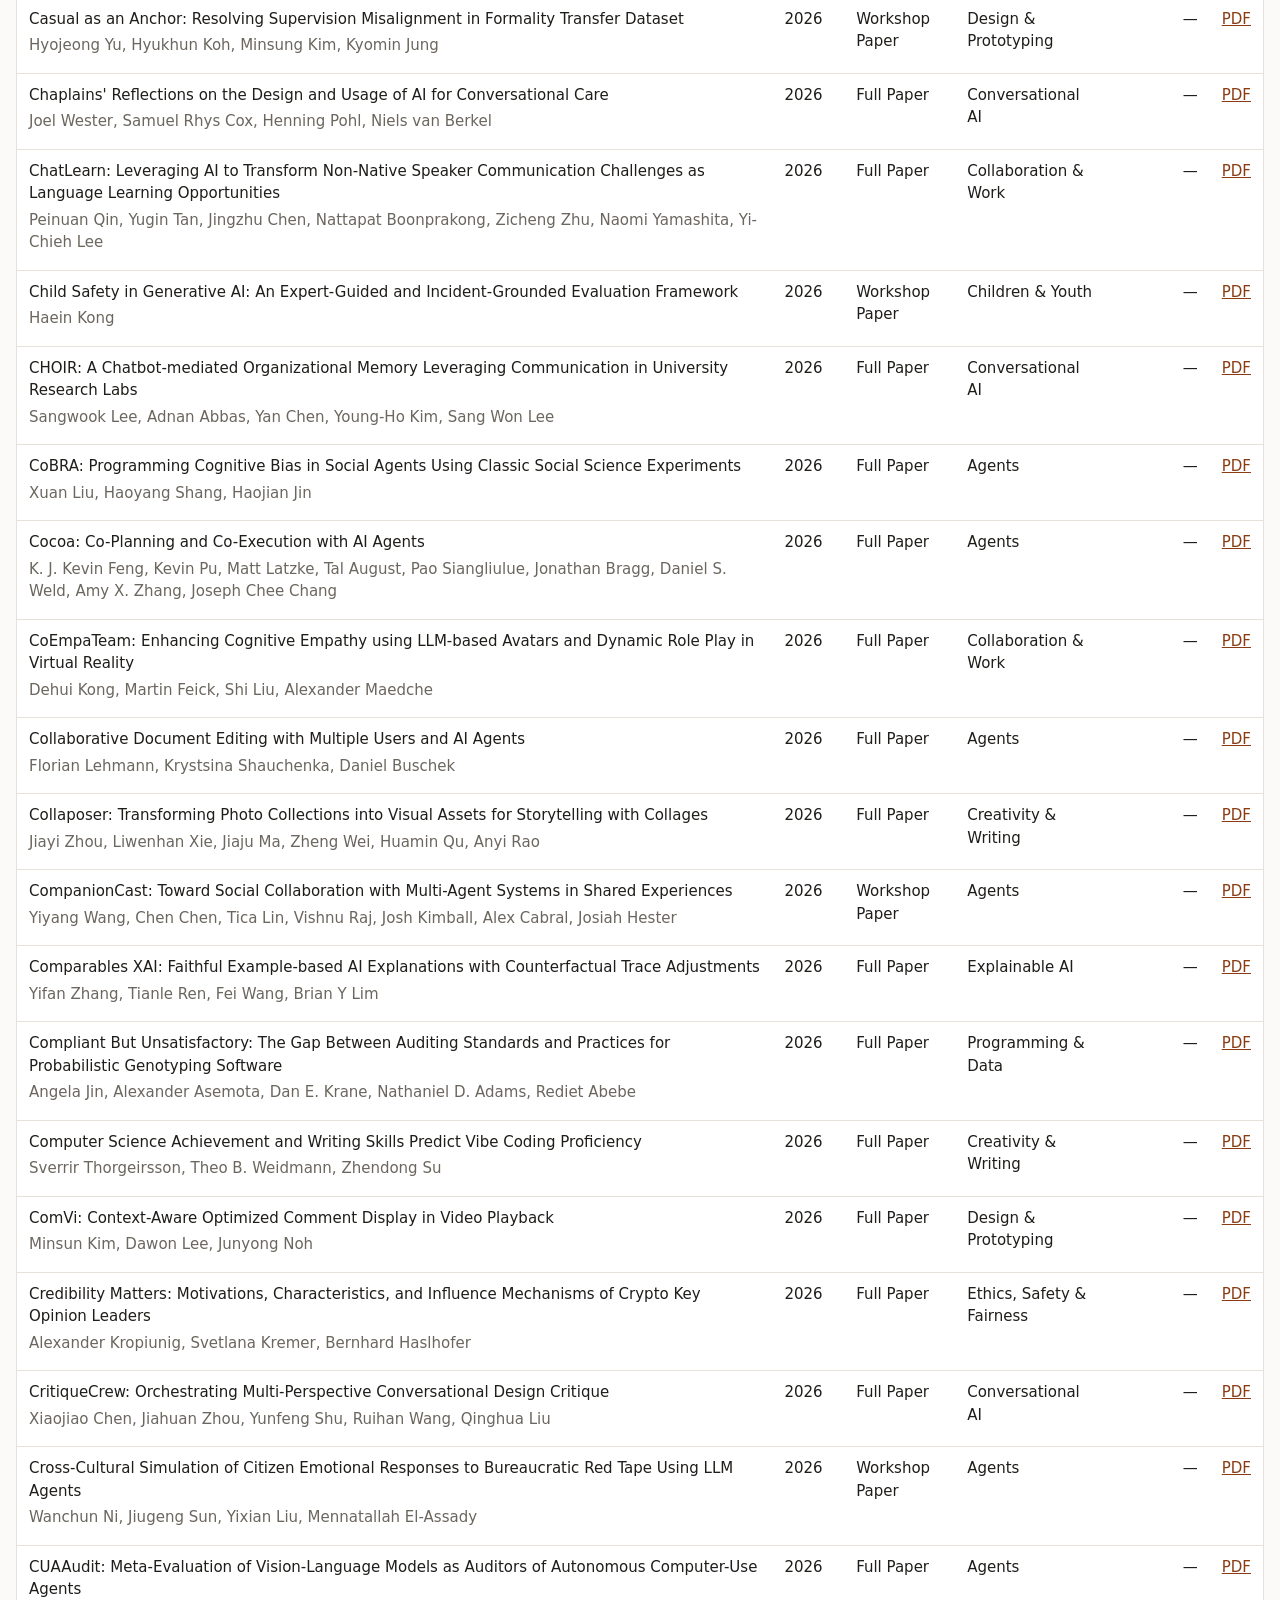
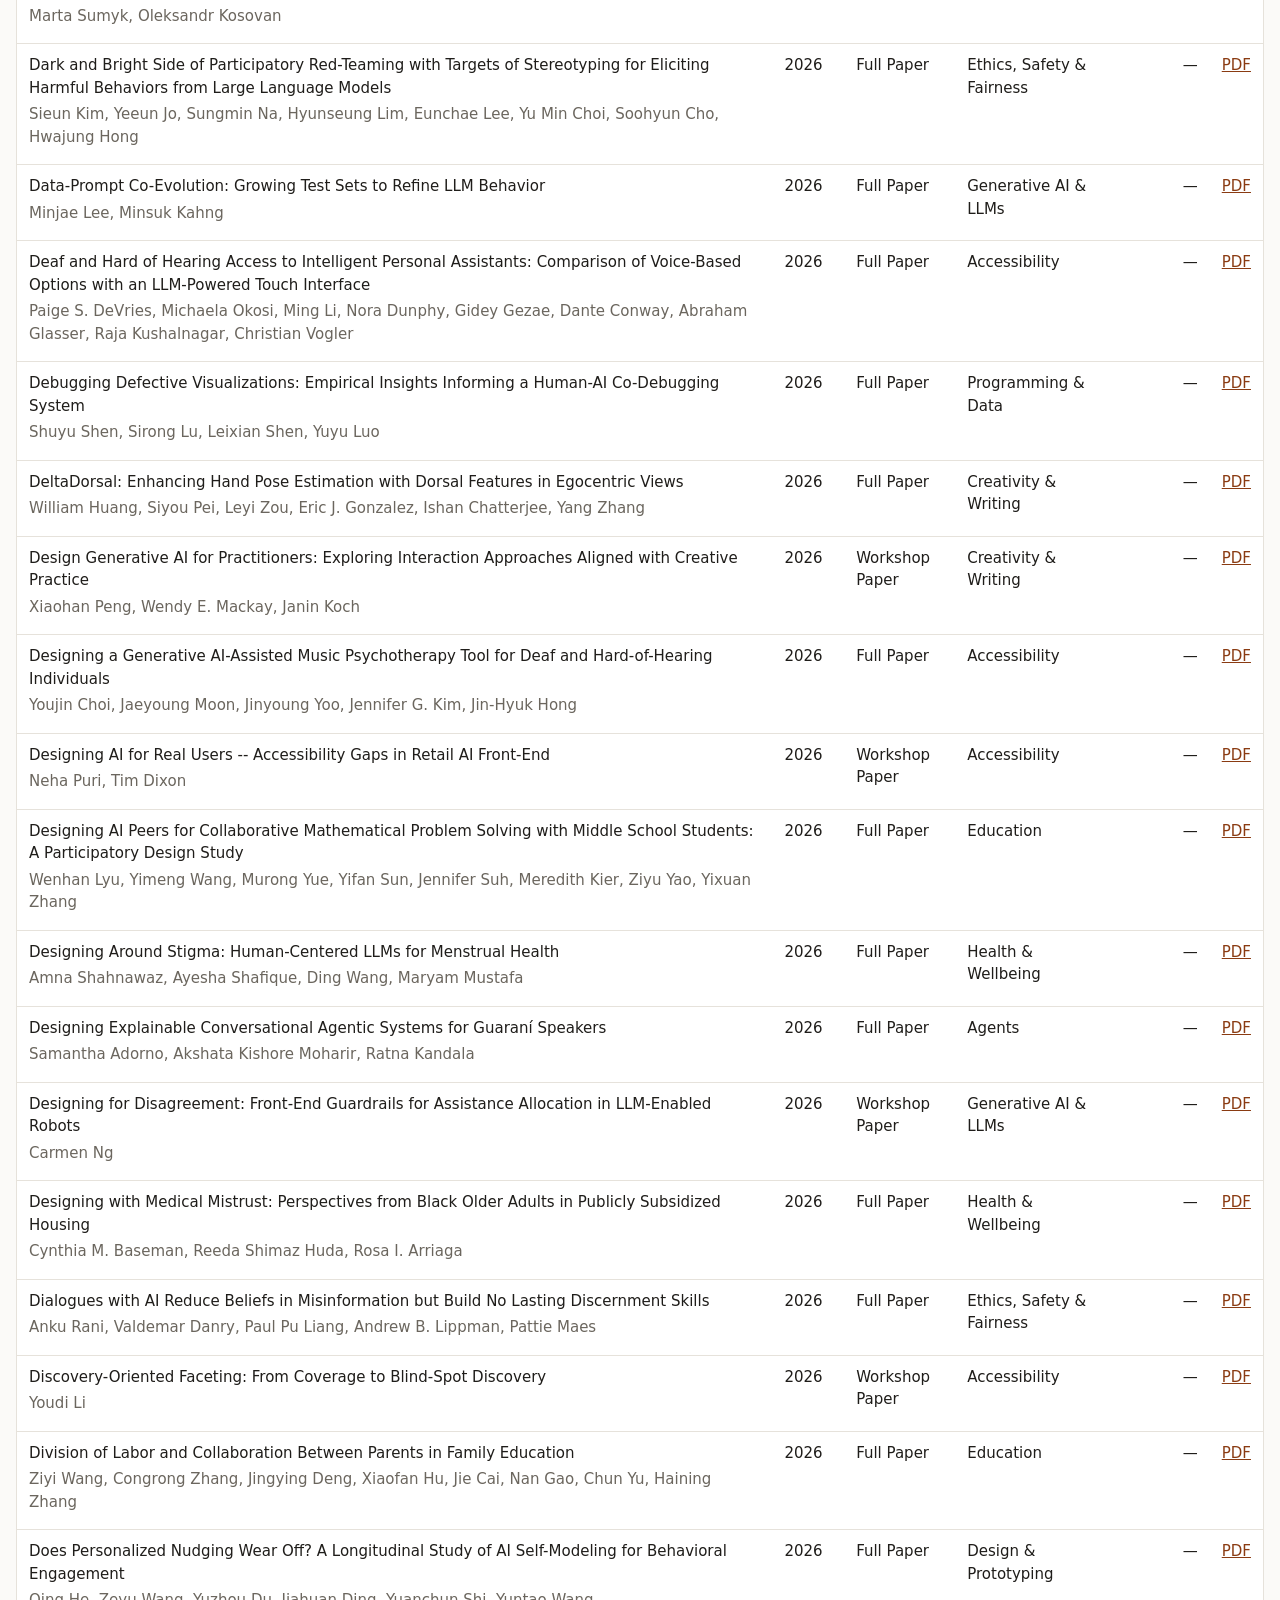
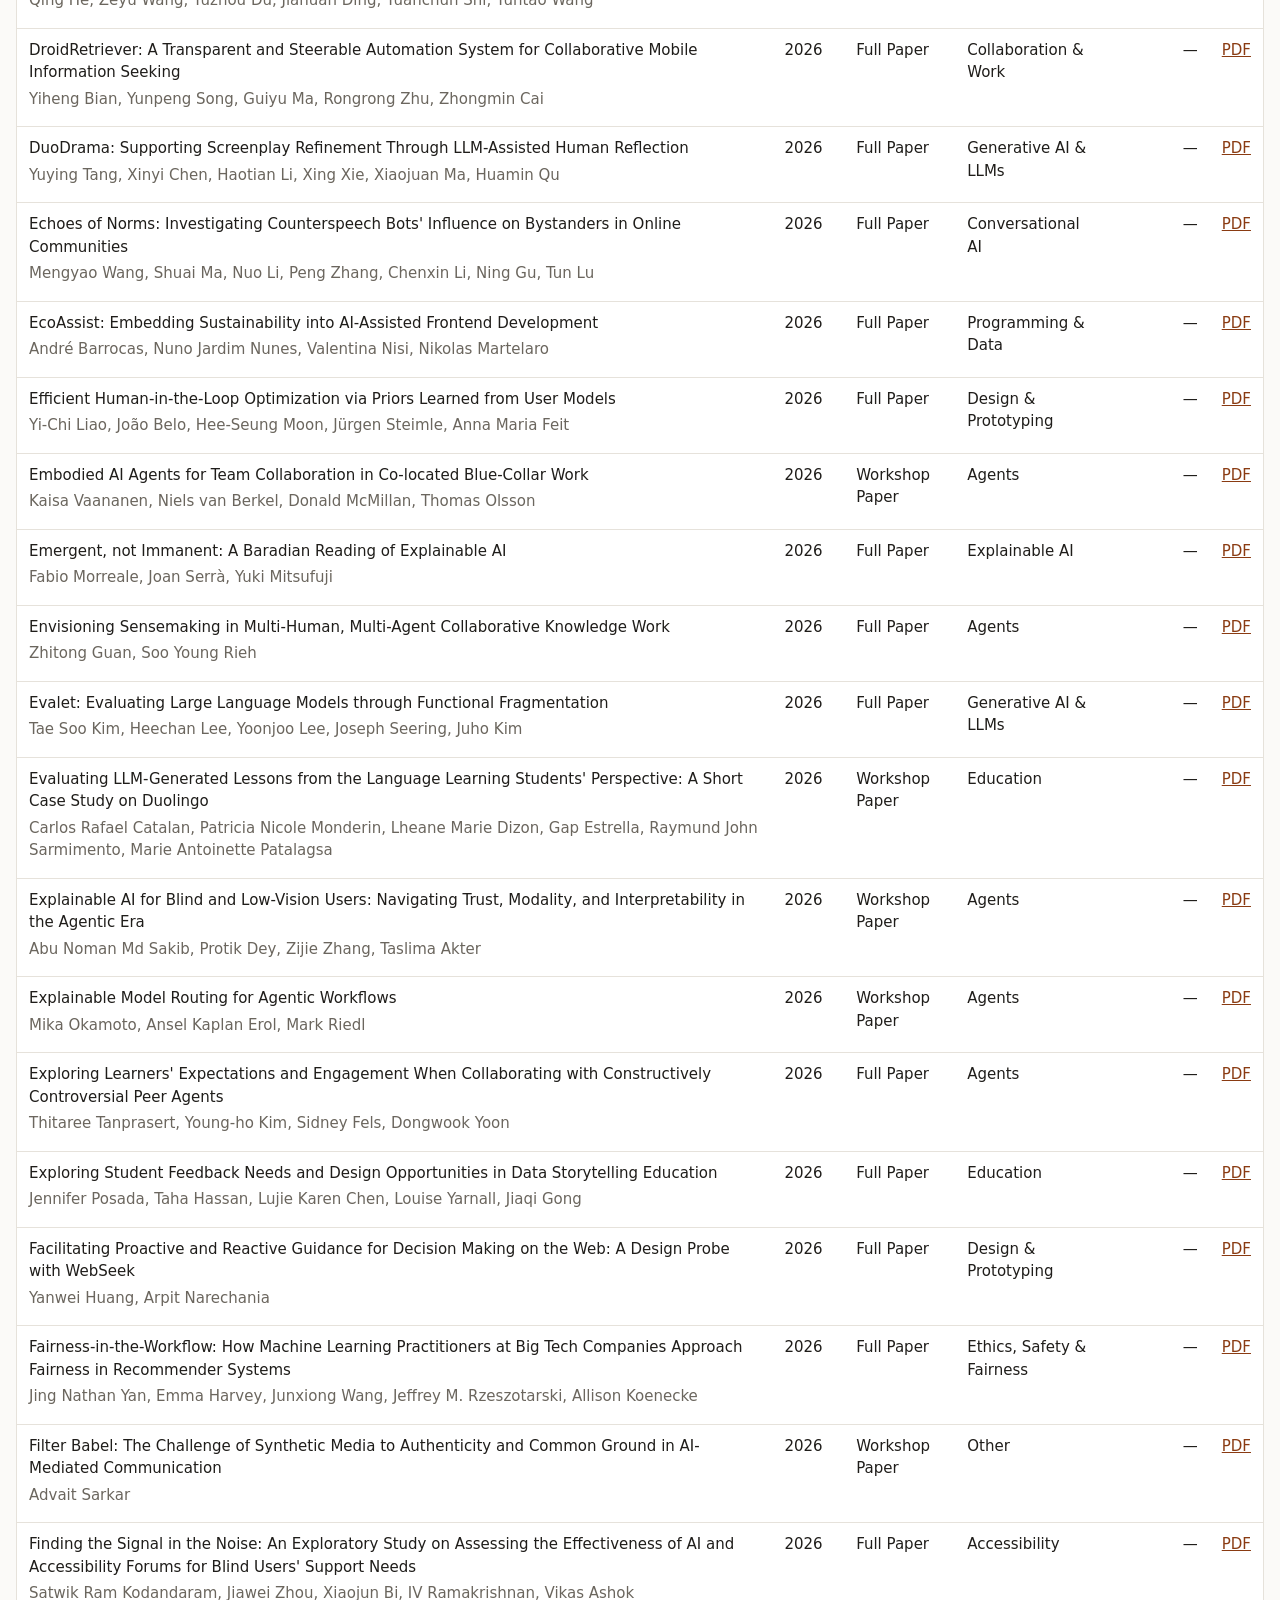
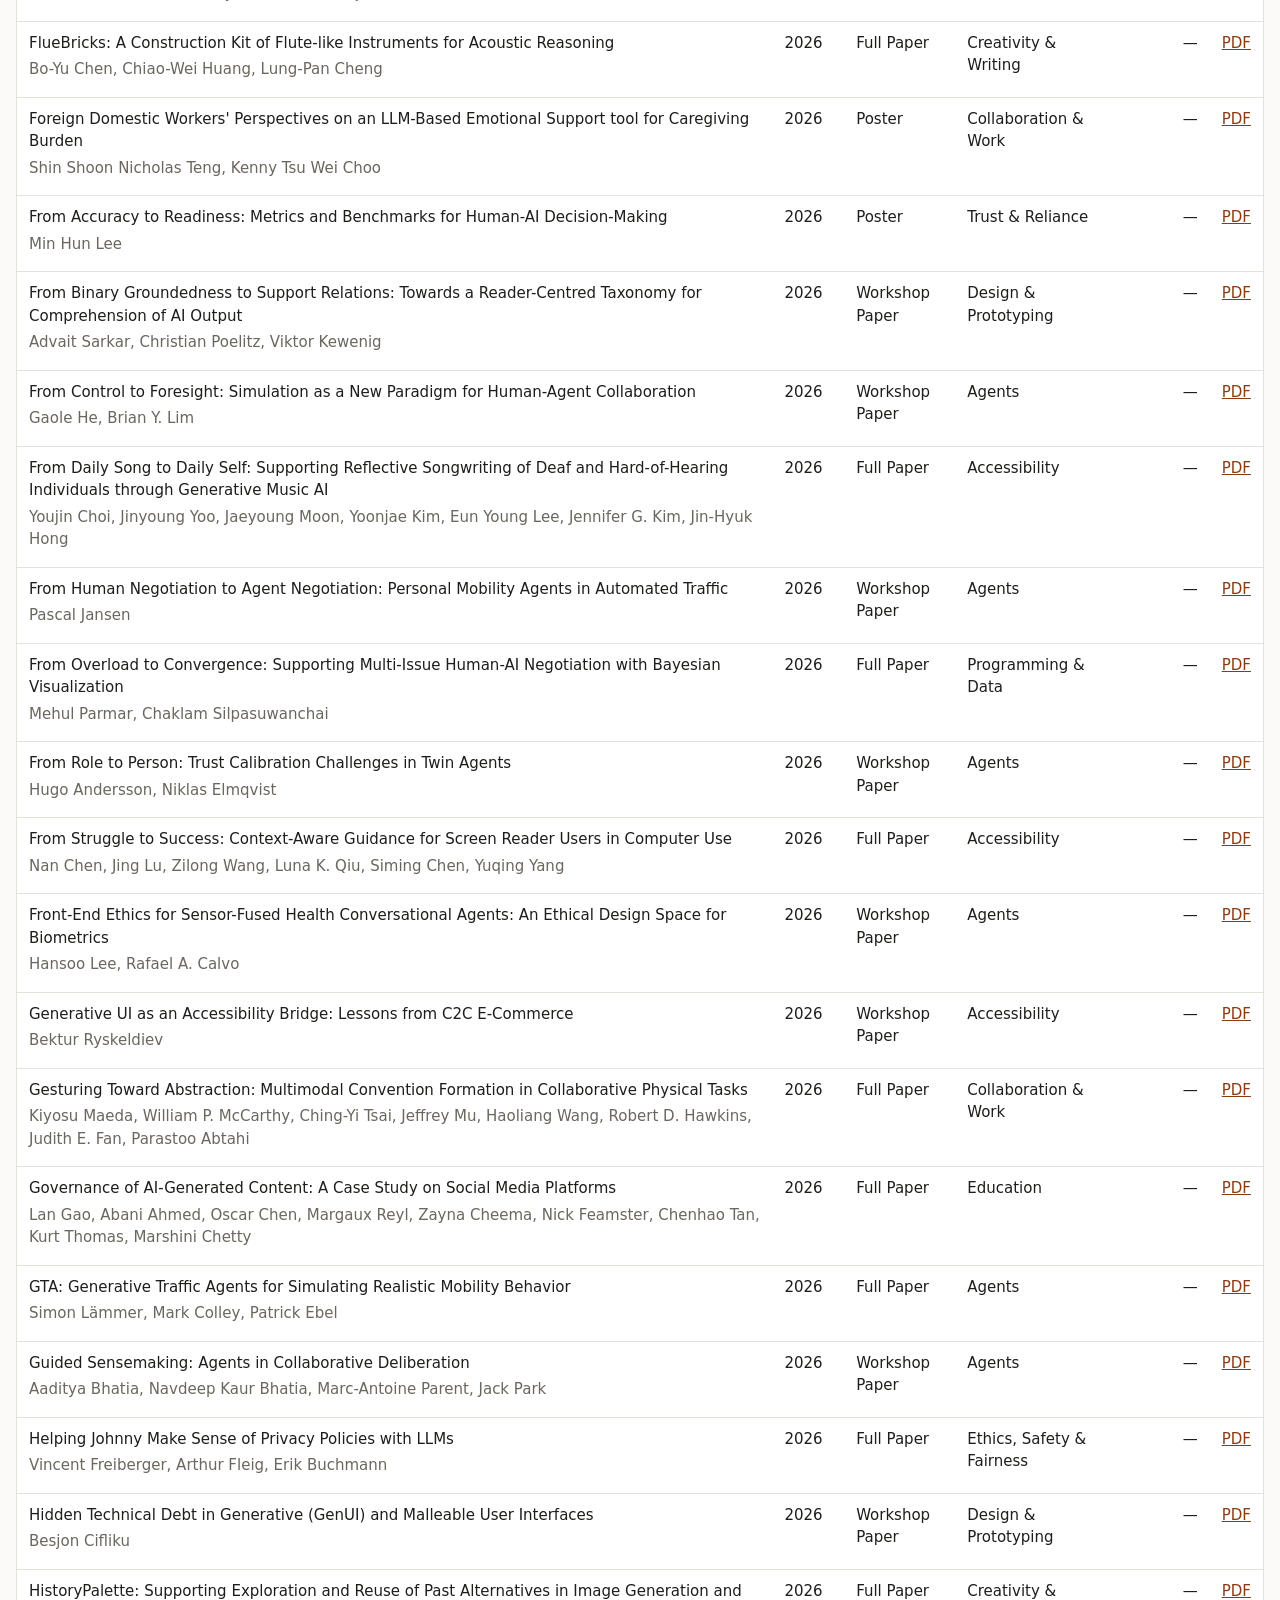
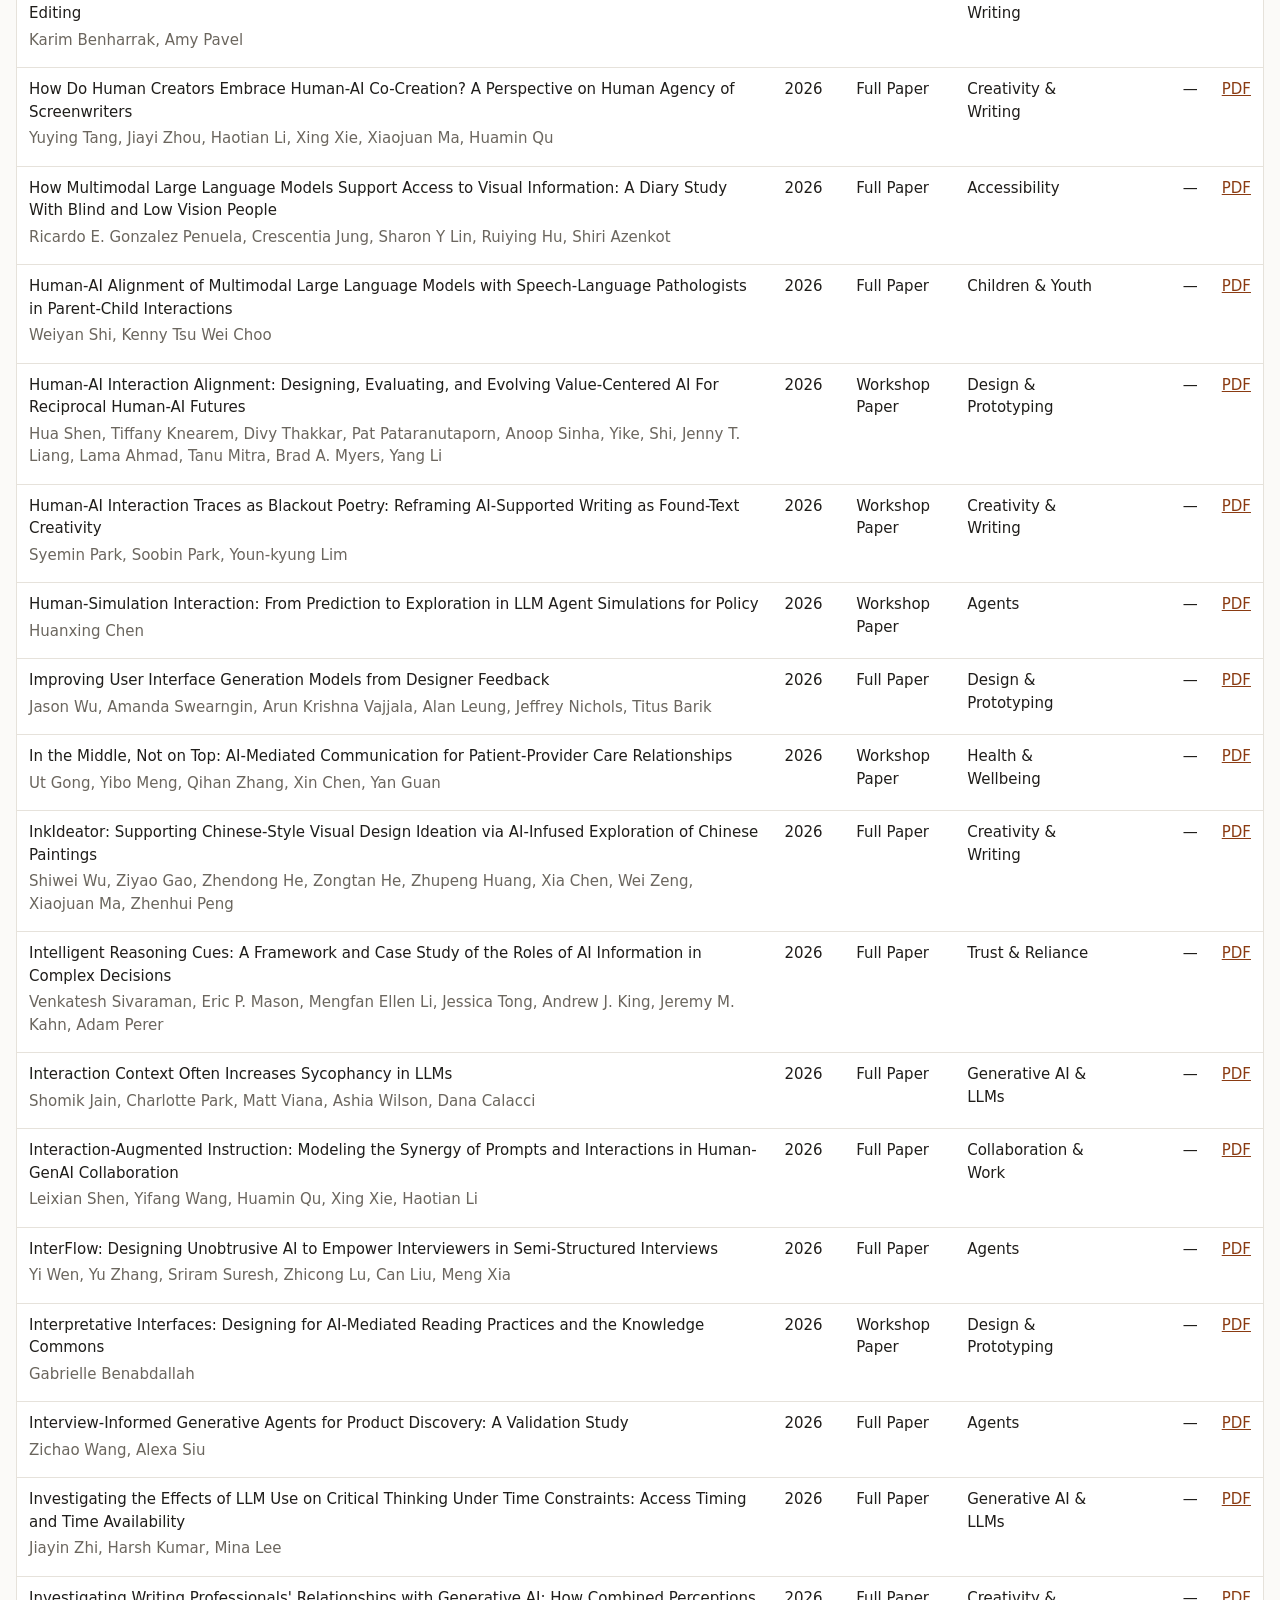
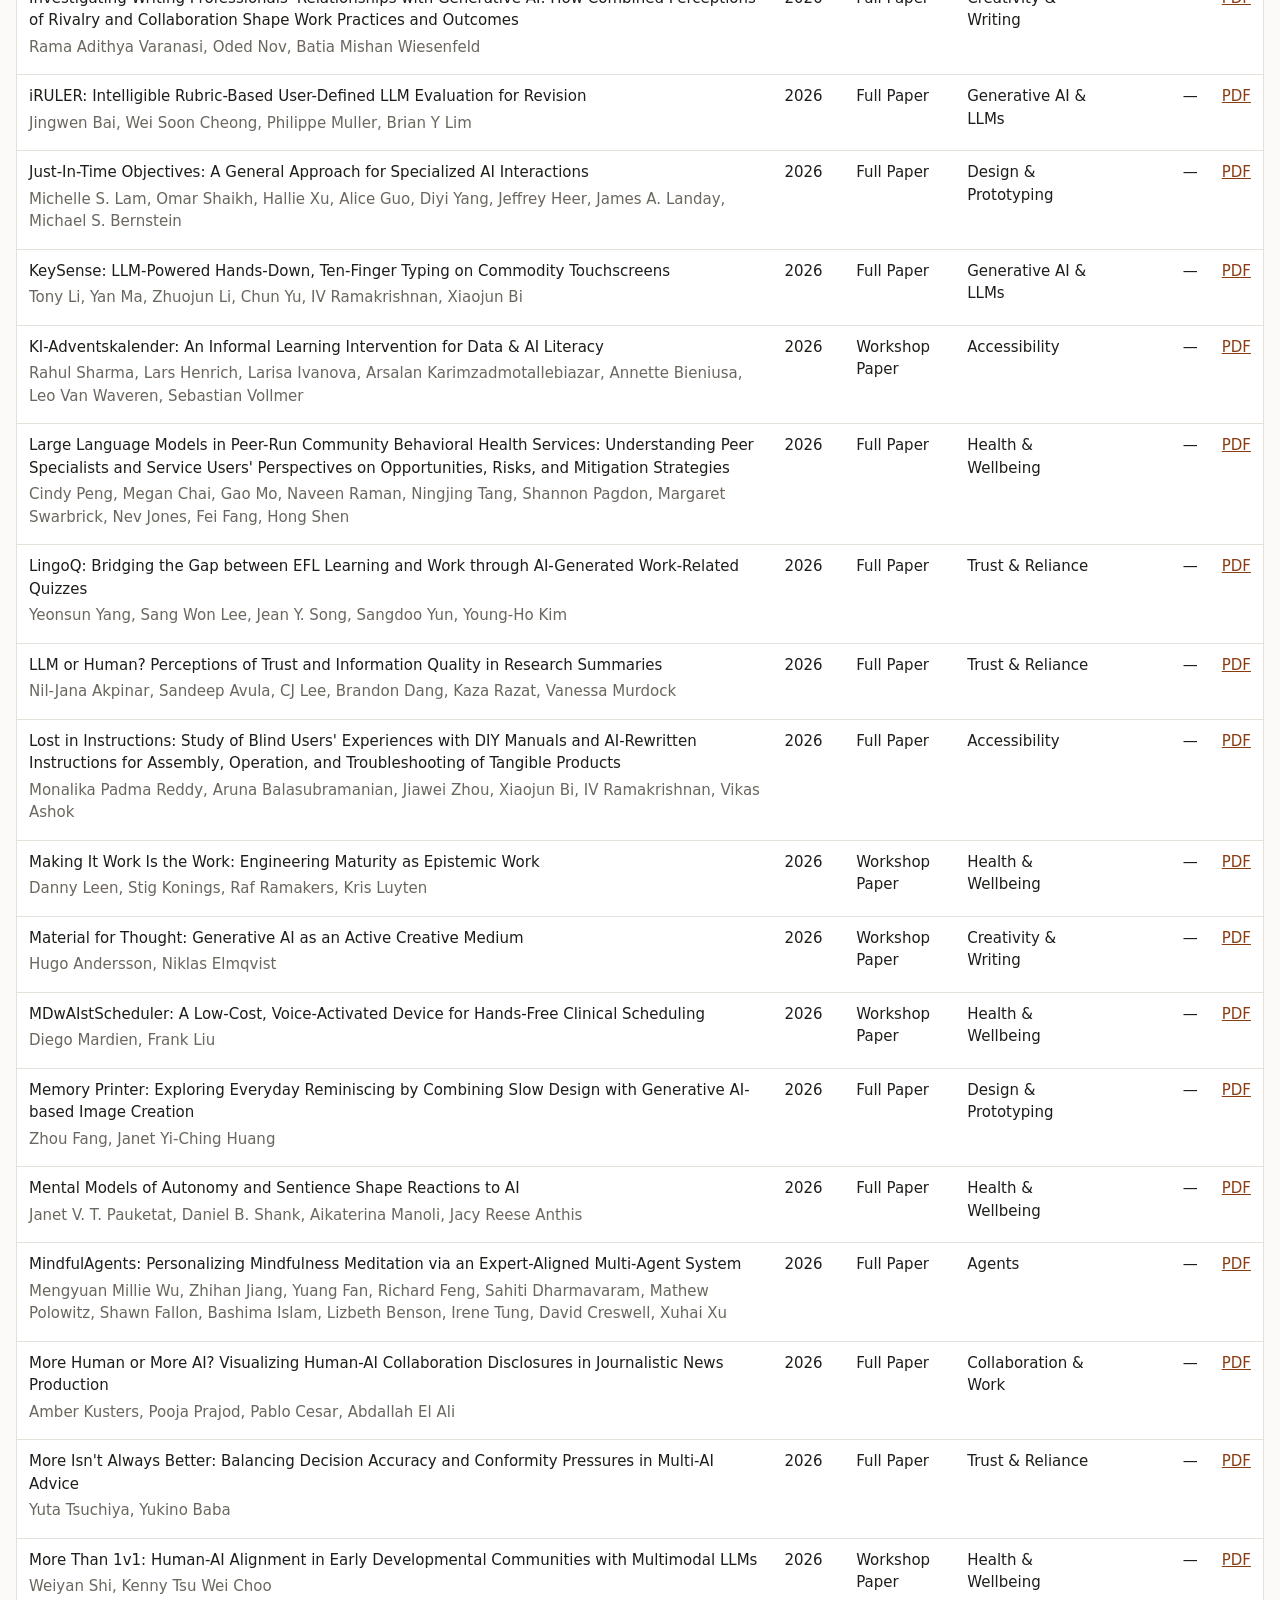
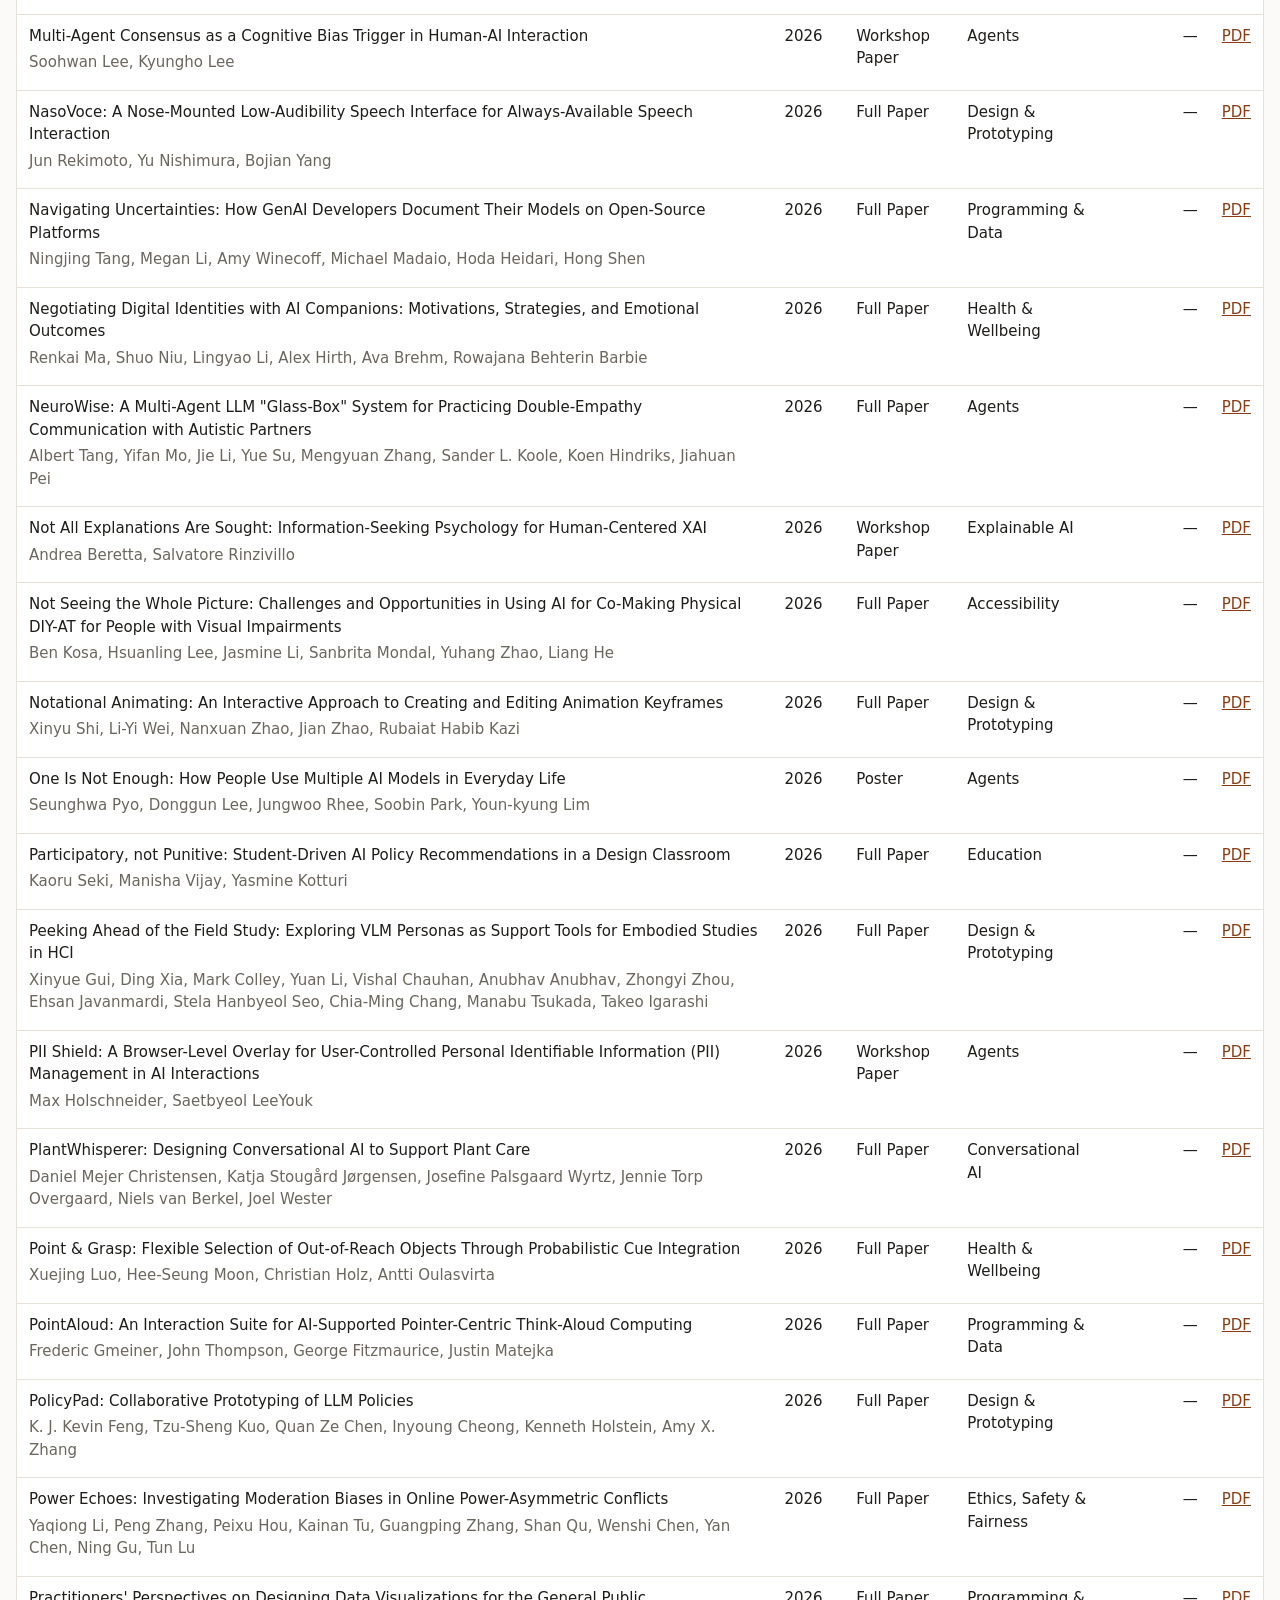
==== commit 115d4ce8: "Add citation counts from Semantic Scholar The deploy workflow now fetches citation counts by arXiv i" ====
--- a/index.html
+++ b/index.html
@@ -30,6 +30,7 @@
             <th data-key="year" class="sortable">Year</th>
             <th data-key="type" class="sortable">Type</th>
             <th data-key="sub_type" class="sortable">Sub type</th>
+            <th data-key="citations" class="sortable" title="Citation counts from Semantic Scholar, refreshed weekly">Citations</th>
             <th>PDF</th>
           </tr>
         </thead>
--- a/assets/style.css
+++ b/assets/style.css
@@ -45,8 +45,12 @@
 td.title { min-width: 320px; font-weight: 500; }
 td.title a { color: var(--text); text-decoration: none; }
 td.title a:hover { color: var(--accent); text-decoration: underline; }
+td.num { text-align: right; font-variant-numeric: tabular-nums; }
+th[data-key="citations"] { text-align: right; }
 .authors { font-weight: 400; font-size: 13px; color: var(--muted); margin: 2px 0 0; }
-.page-header .authors { font-size: 15px; margin: 4px 0 6px; }
+.page-header td.num { text-align: right; font-variant-numeric: tabular-nums; }
+th[data-key="citations"] { text-align: right; }
+.authors { font-size: 15px; margin: 4px 0 6px; }
 .note { color: var(--muted); font-size: 13px; }
 .badge { display: inline-block; font-size: 11px; font-weight: 600; padding: 1px 6px; border-radius: 999px; background: var(--accent-soft); color: var(--accent); vertical-align: 1px; }
 .empty { color: var(--muted); padding: 24px 12px; margin: 0; }
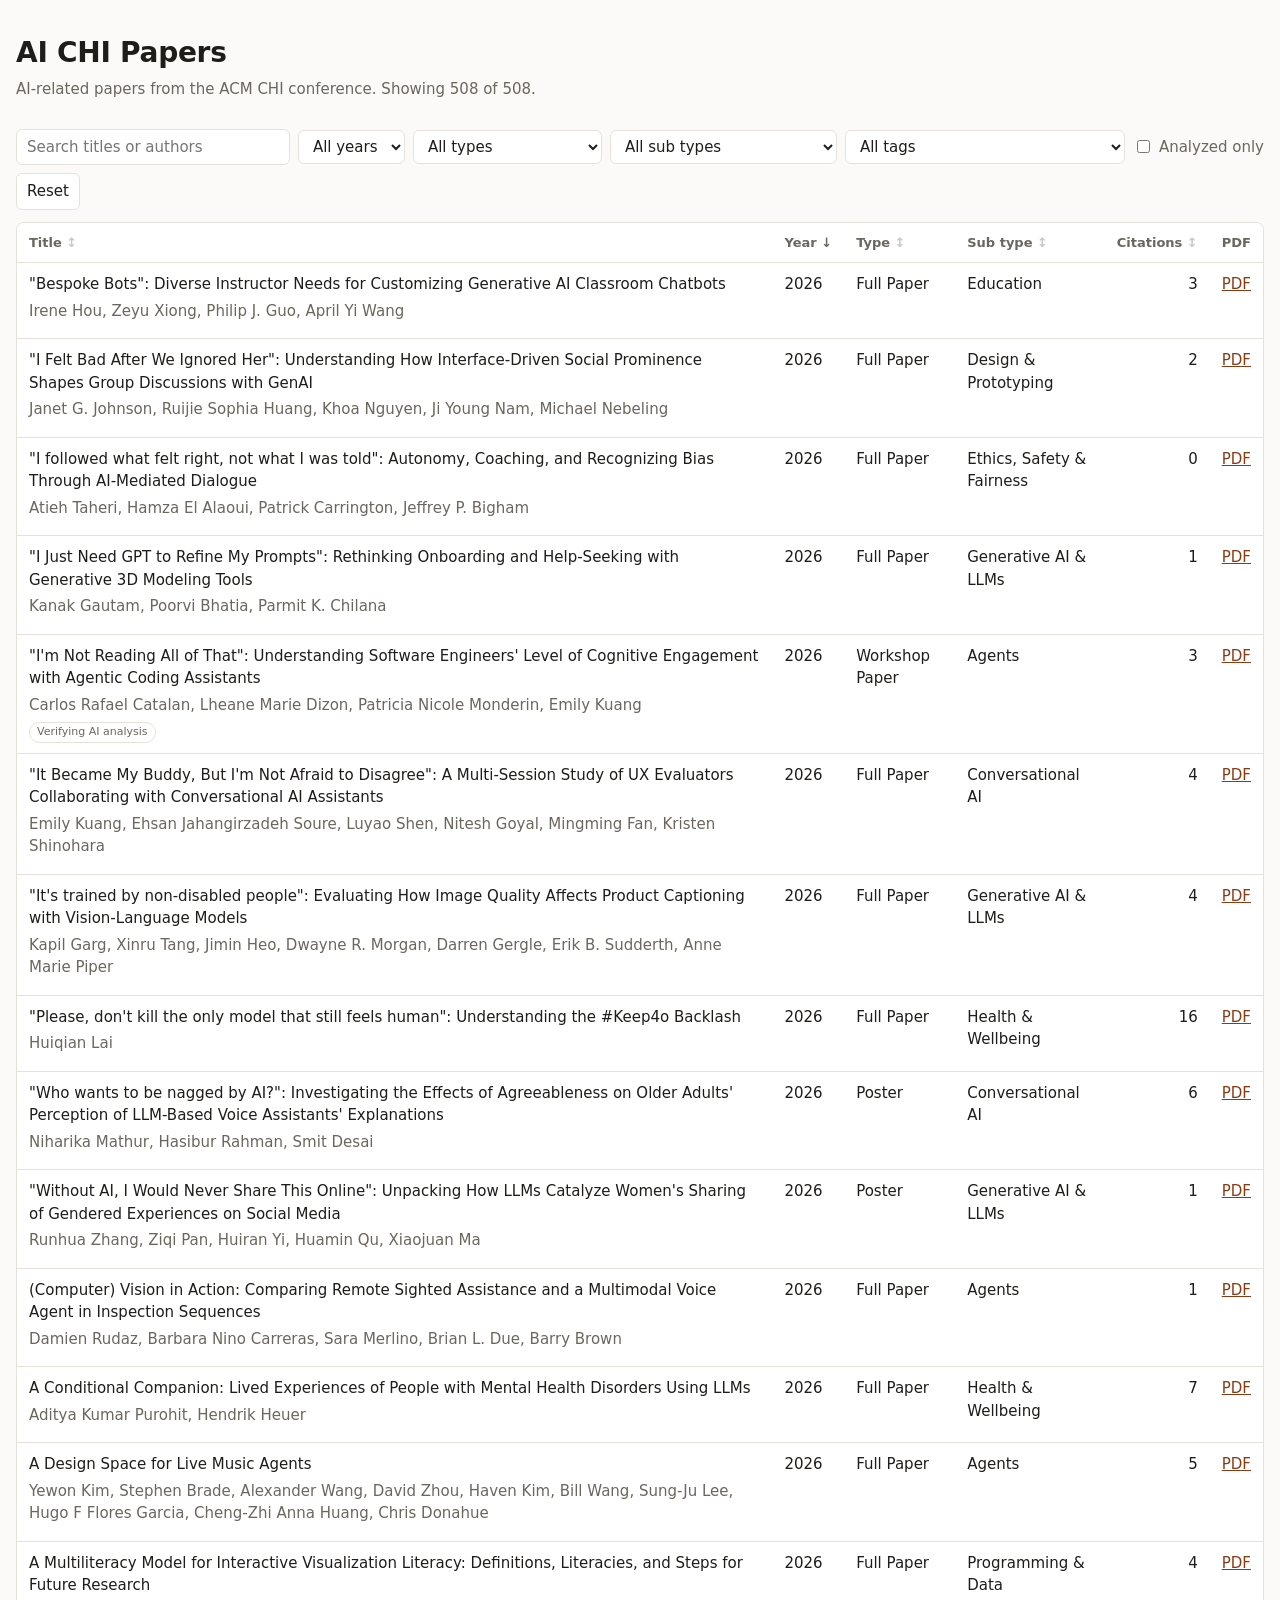
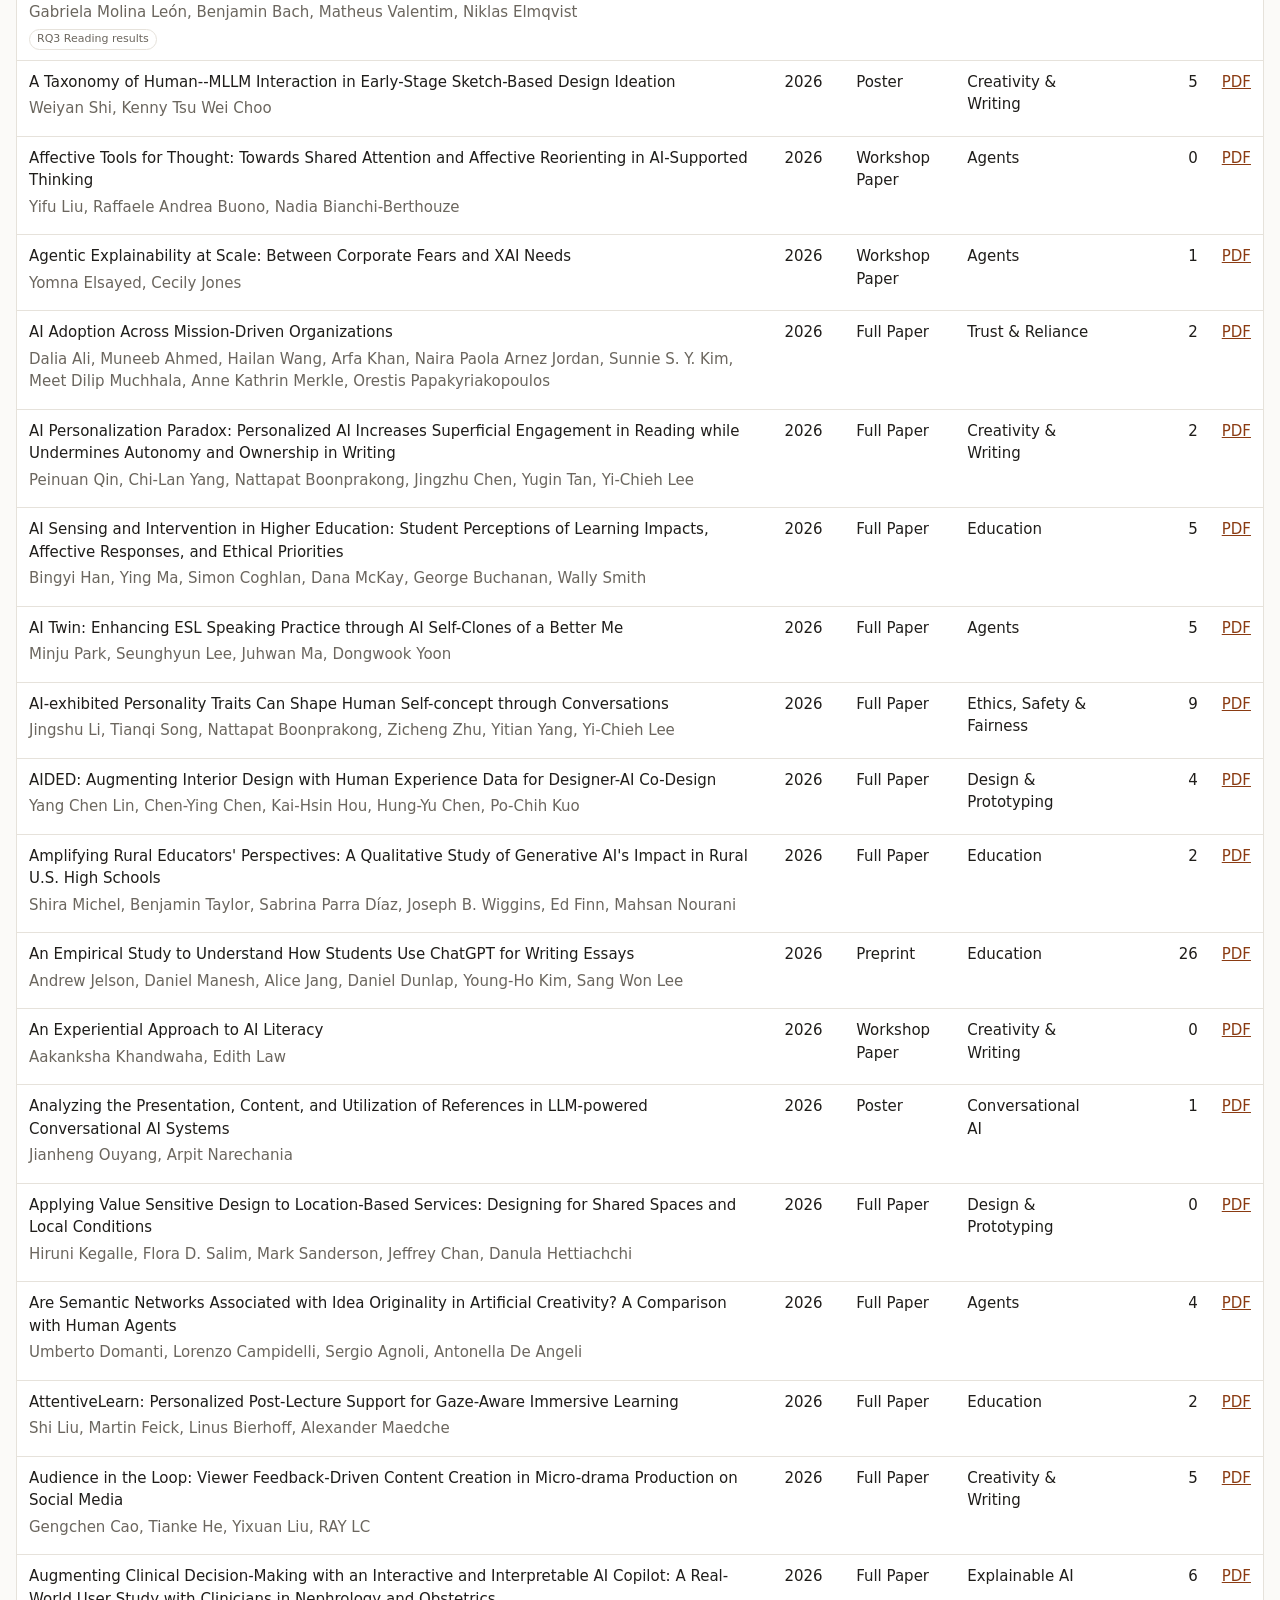
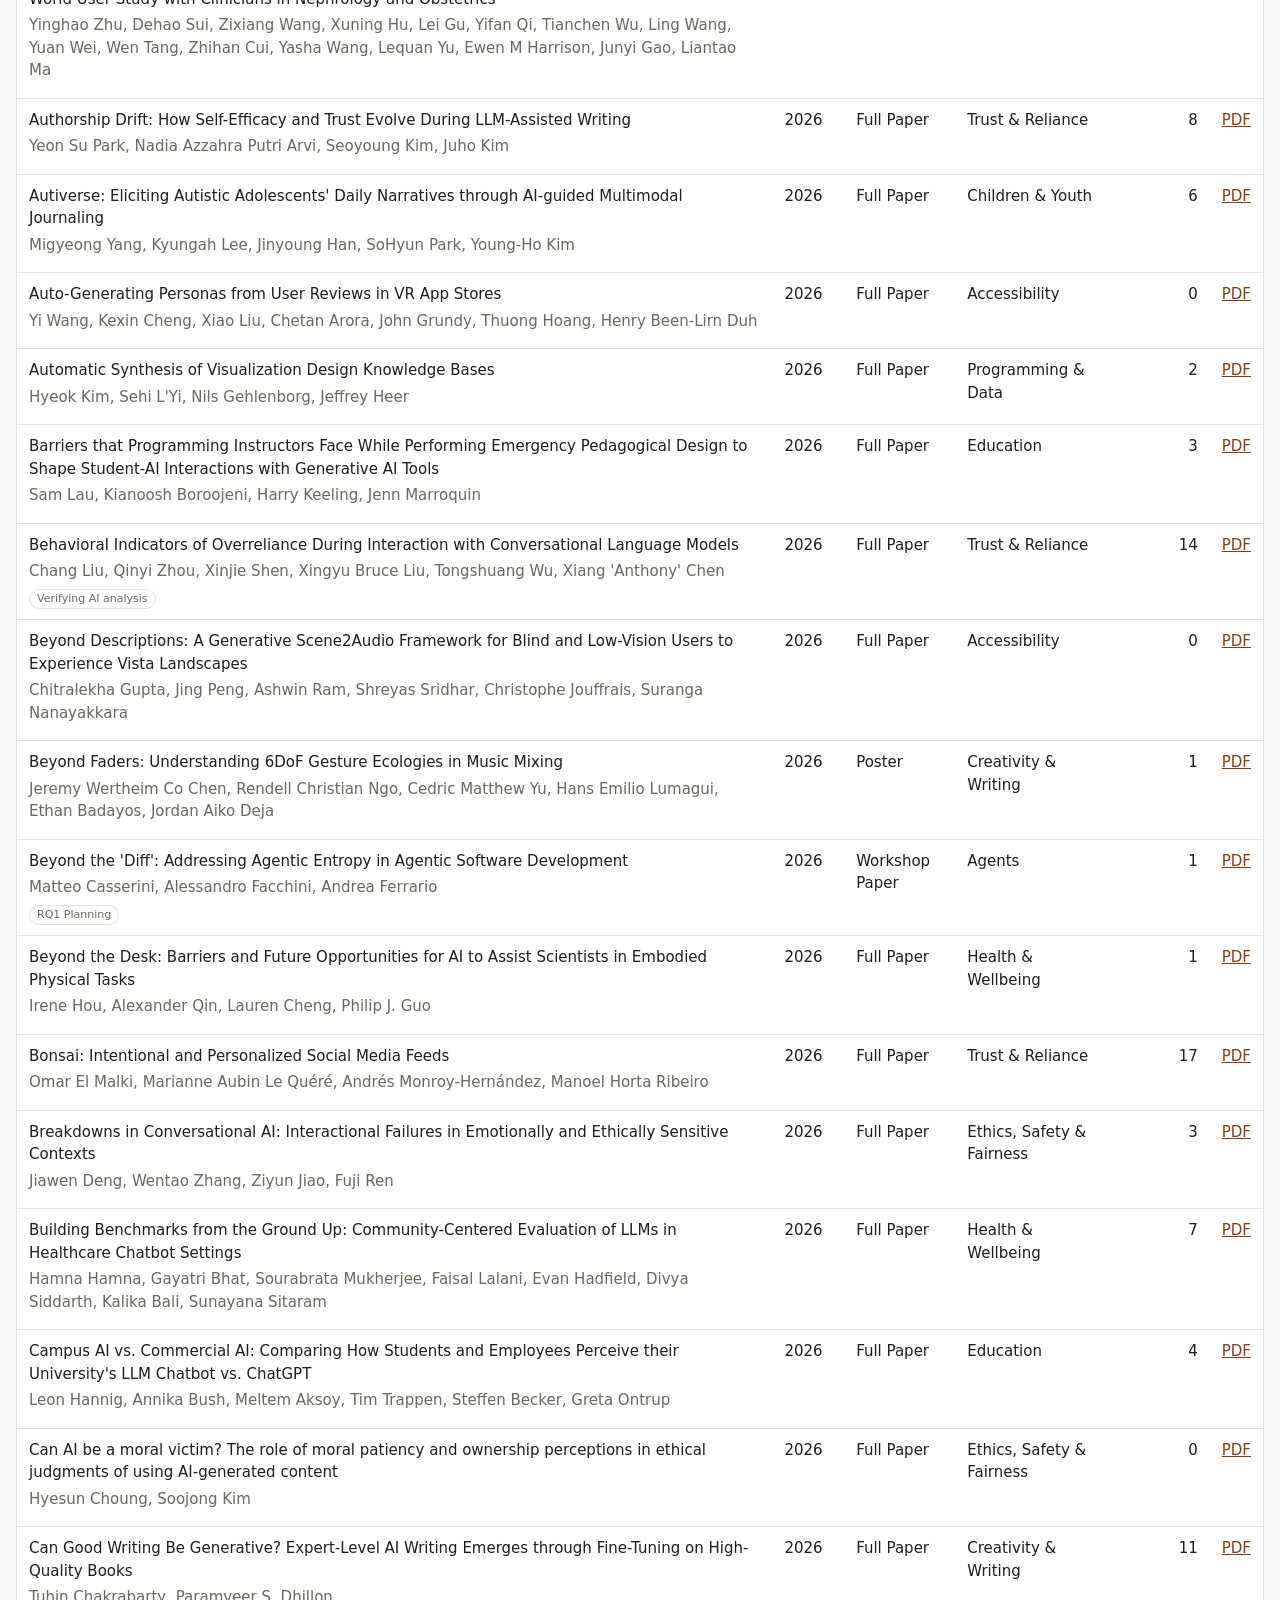
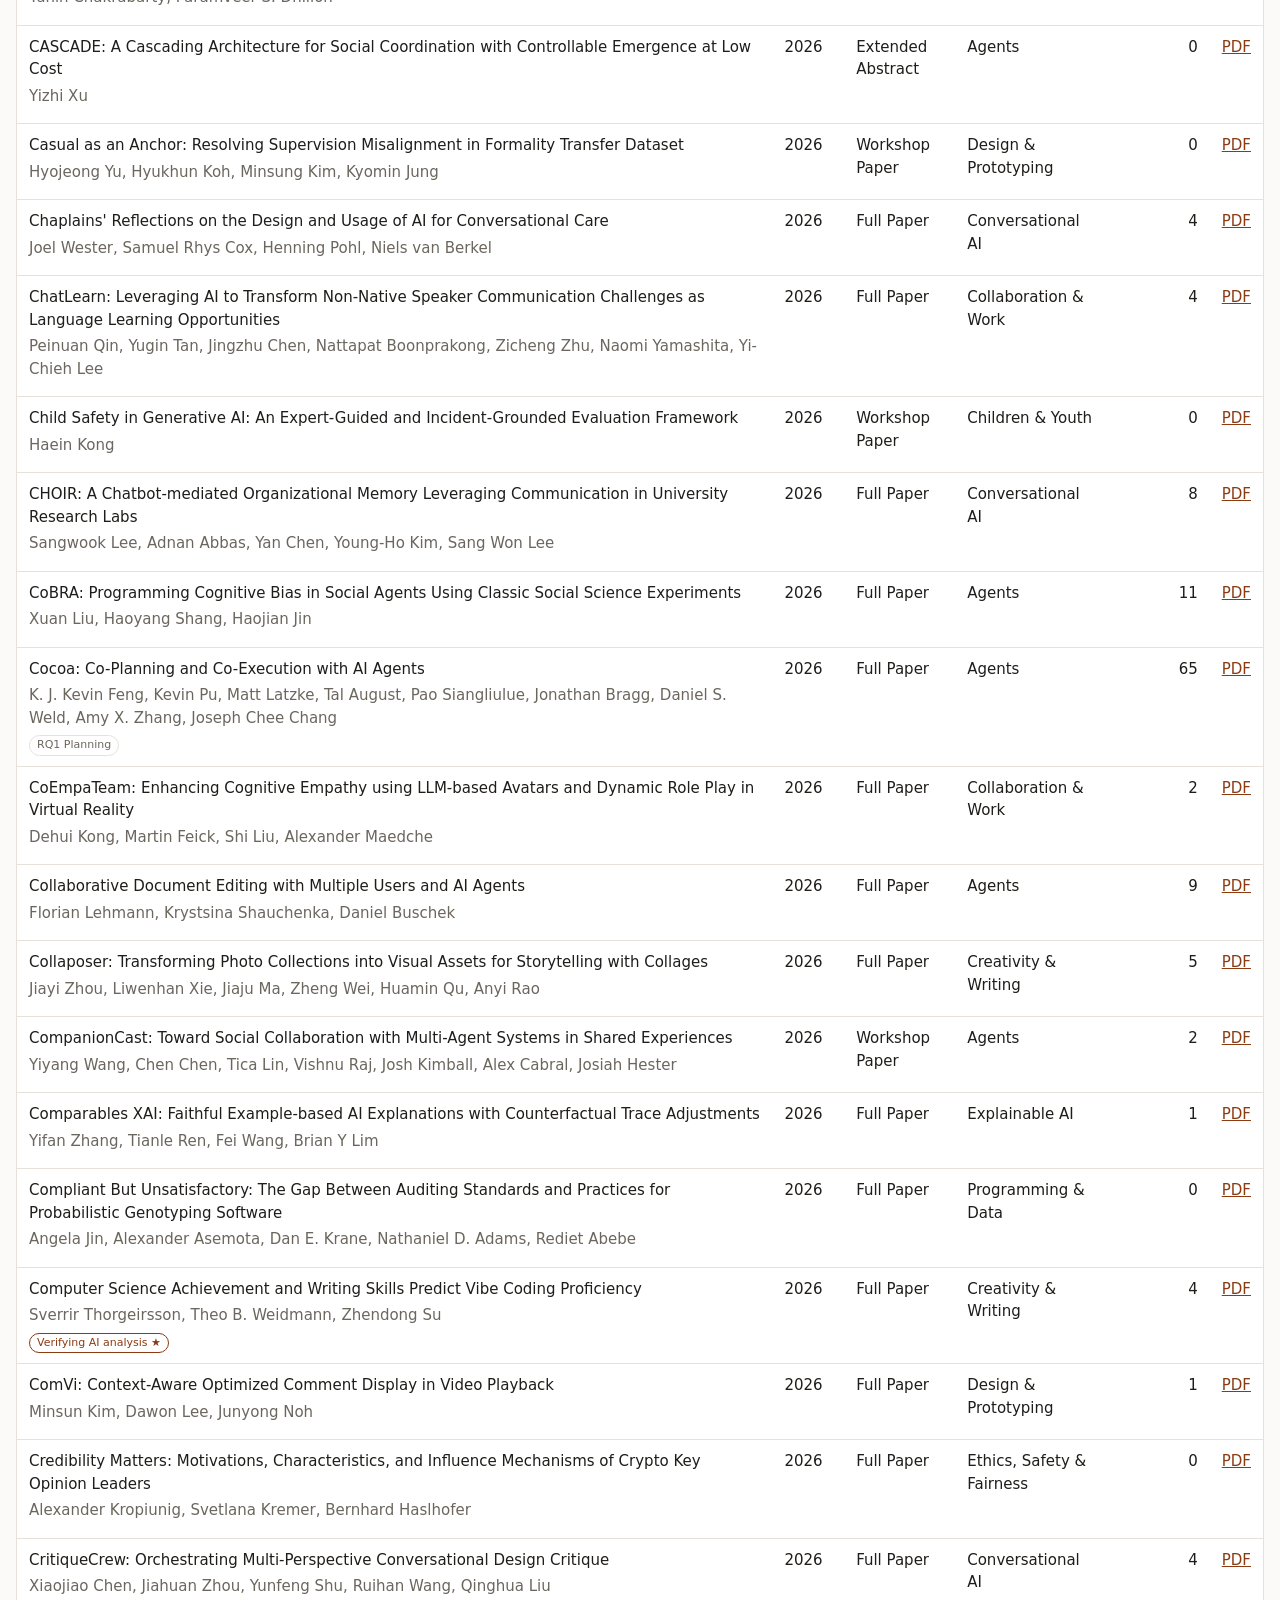
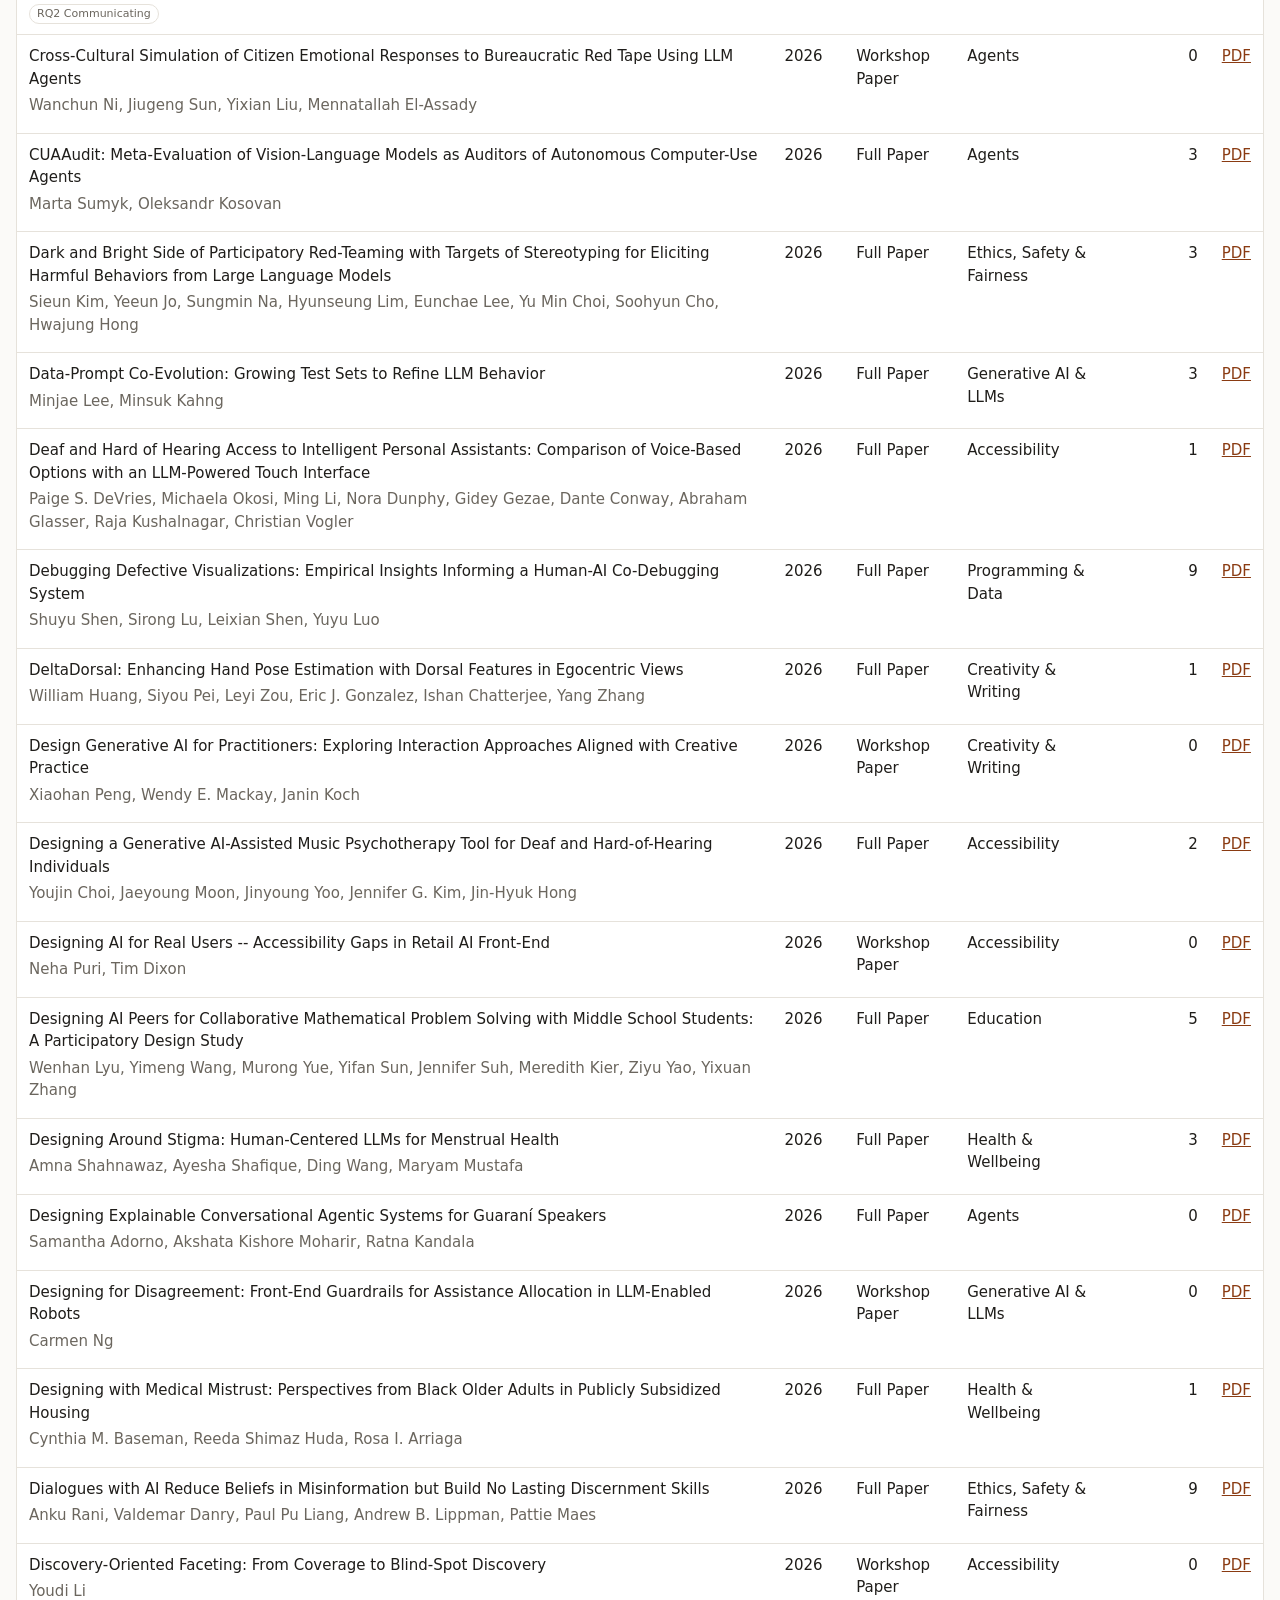
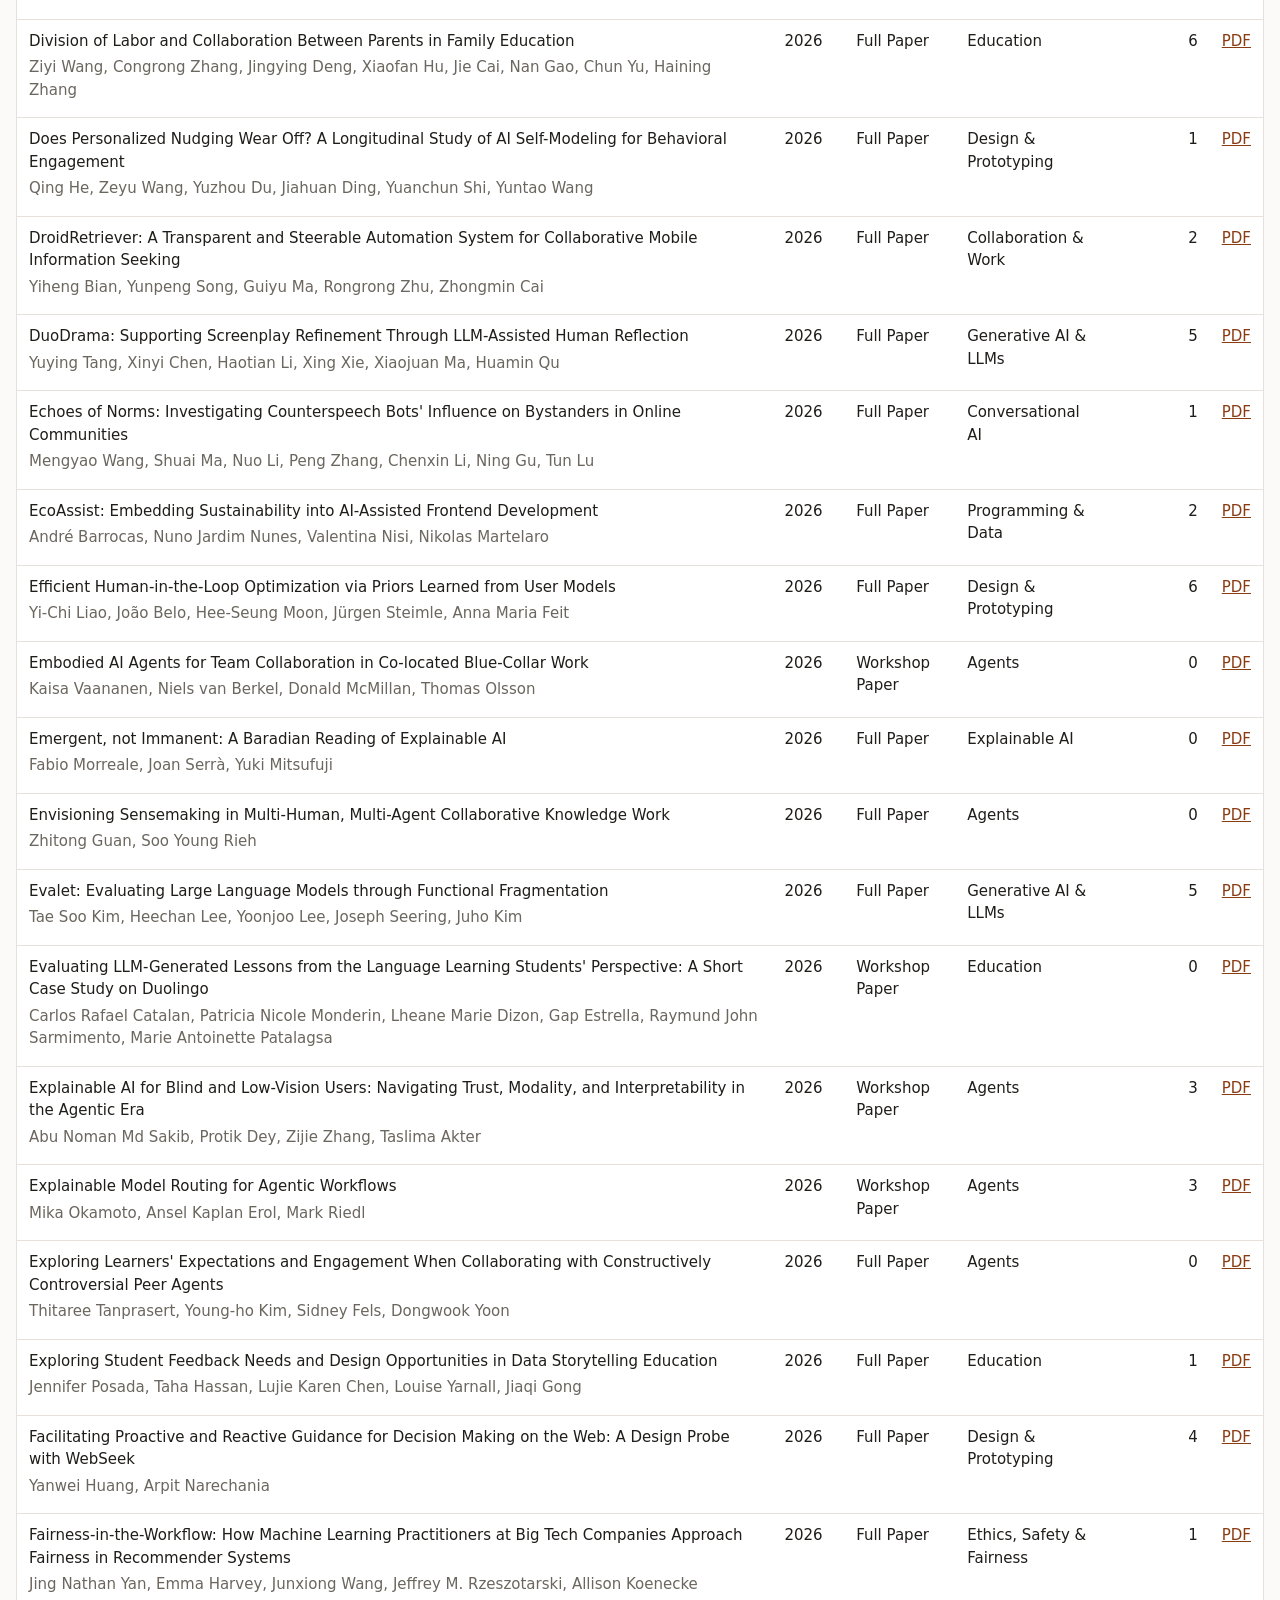
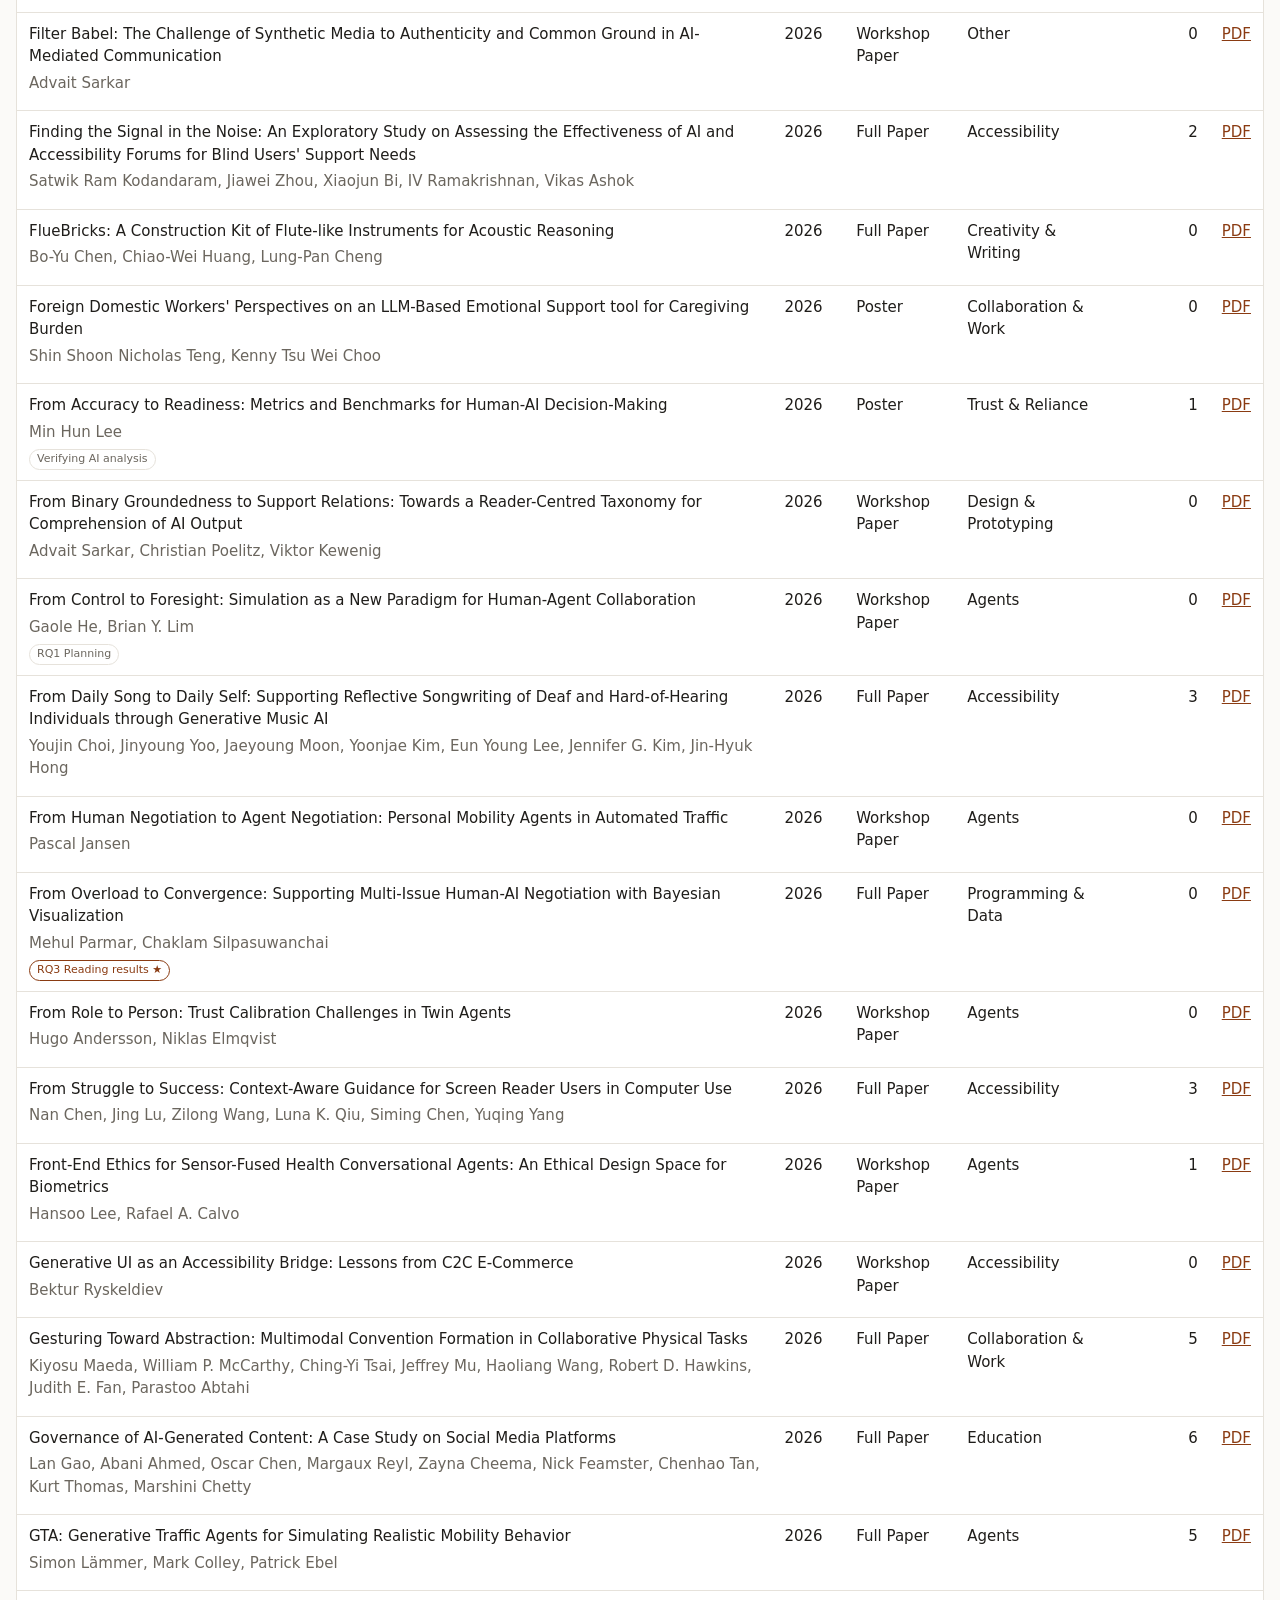
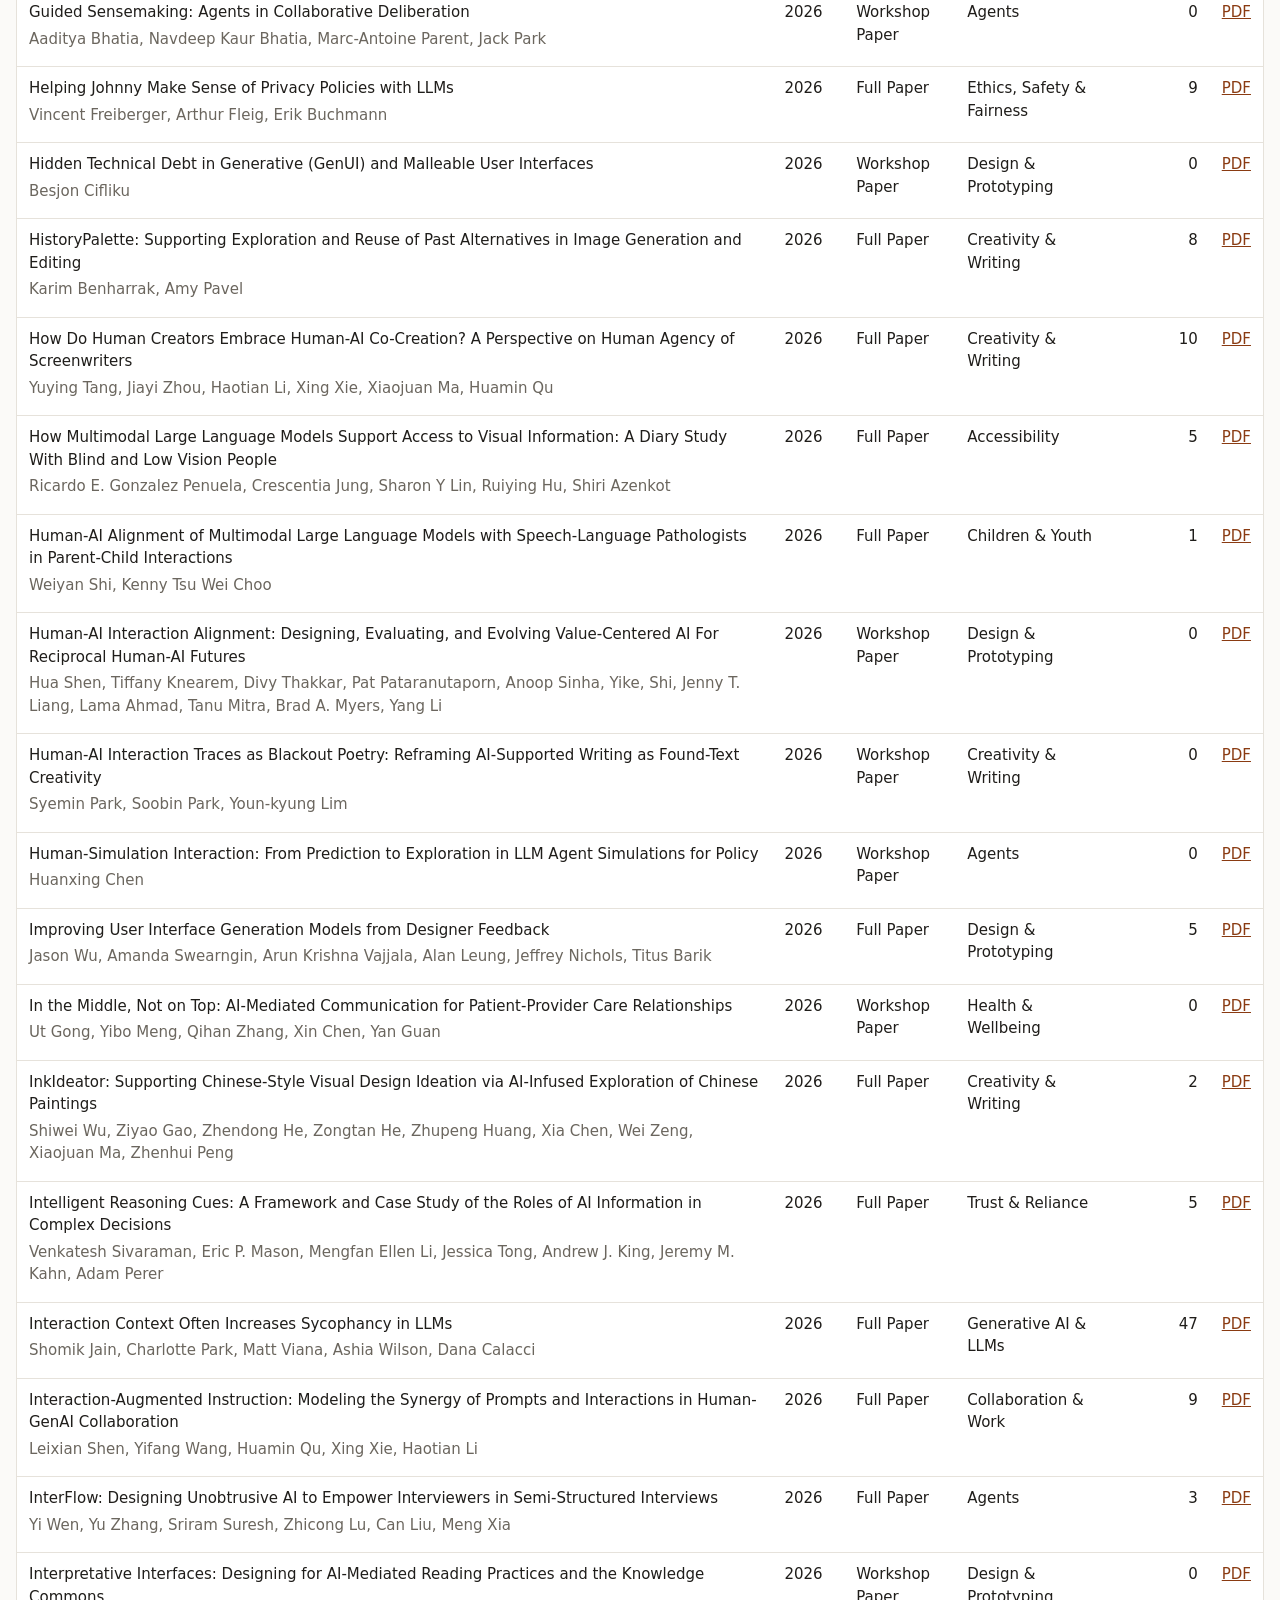
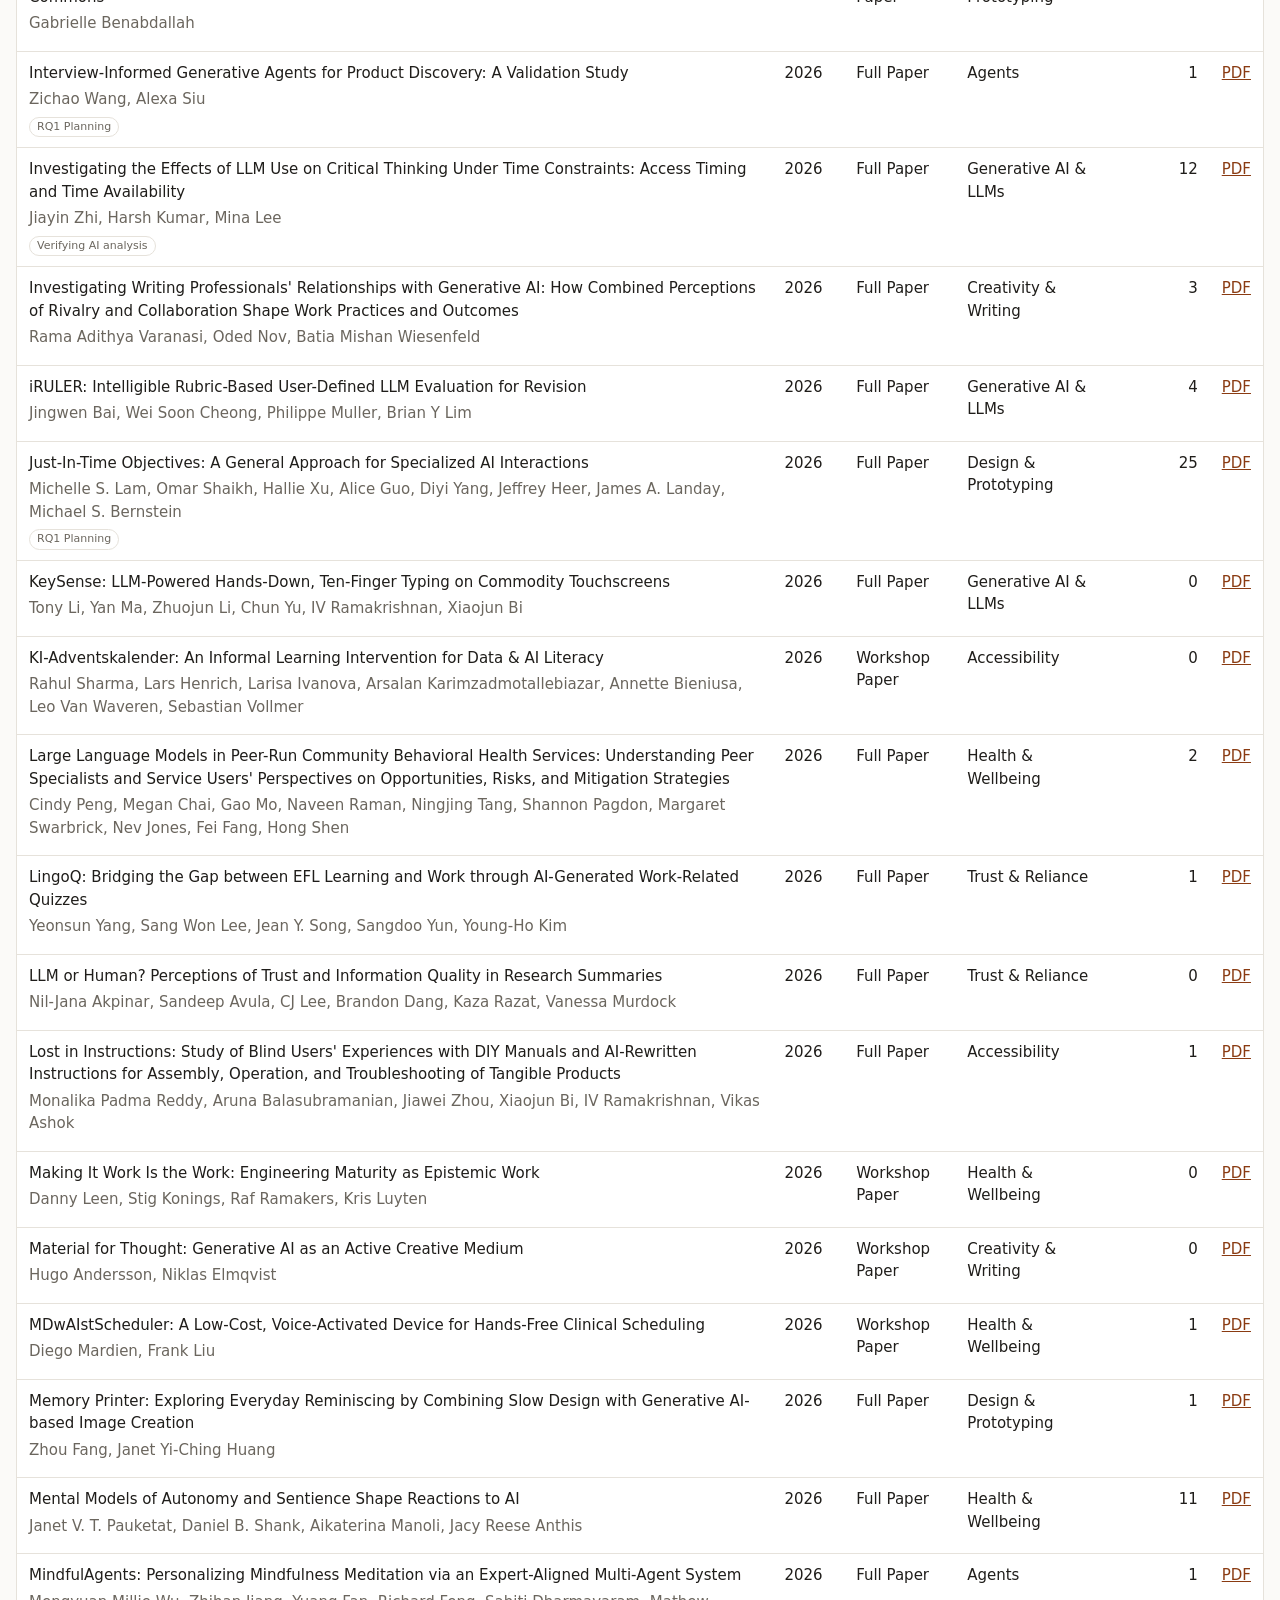
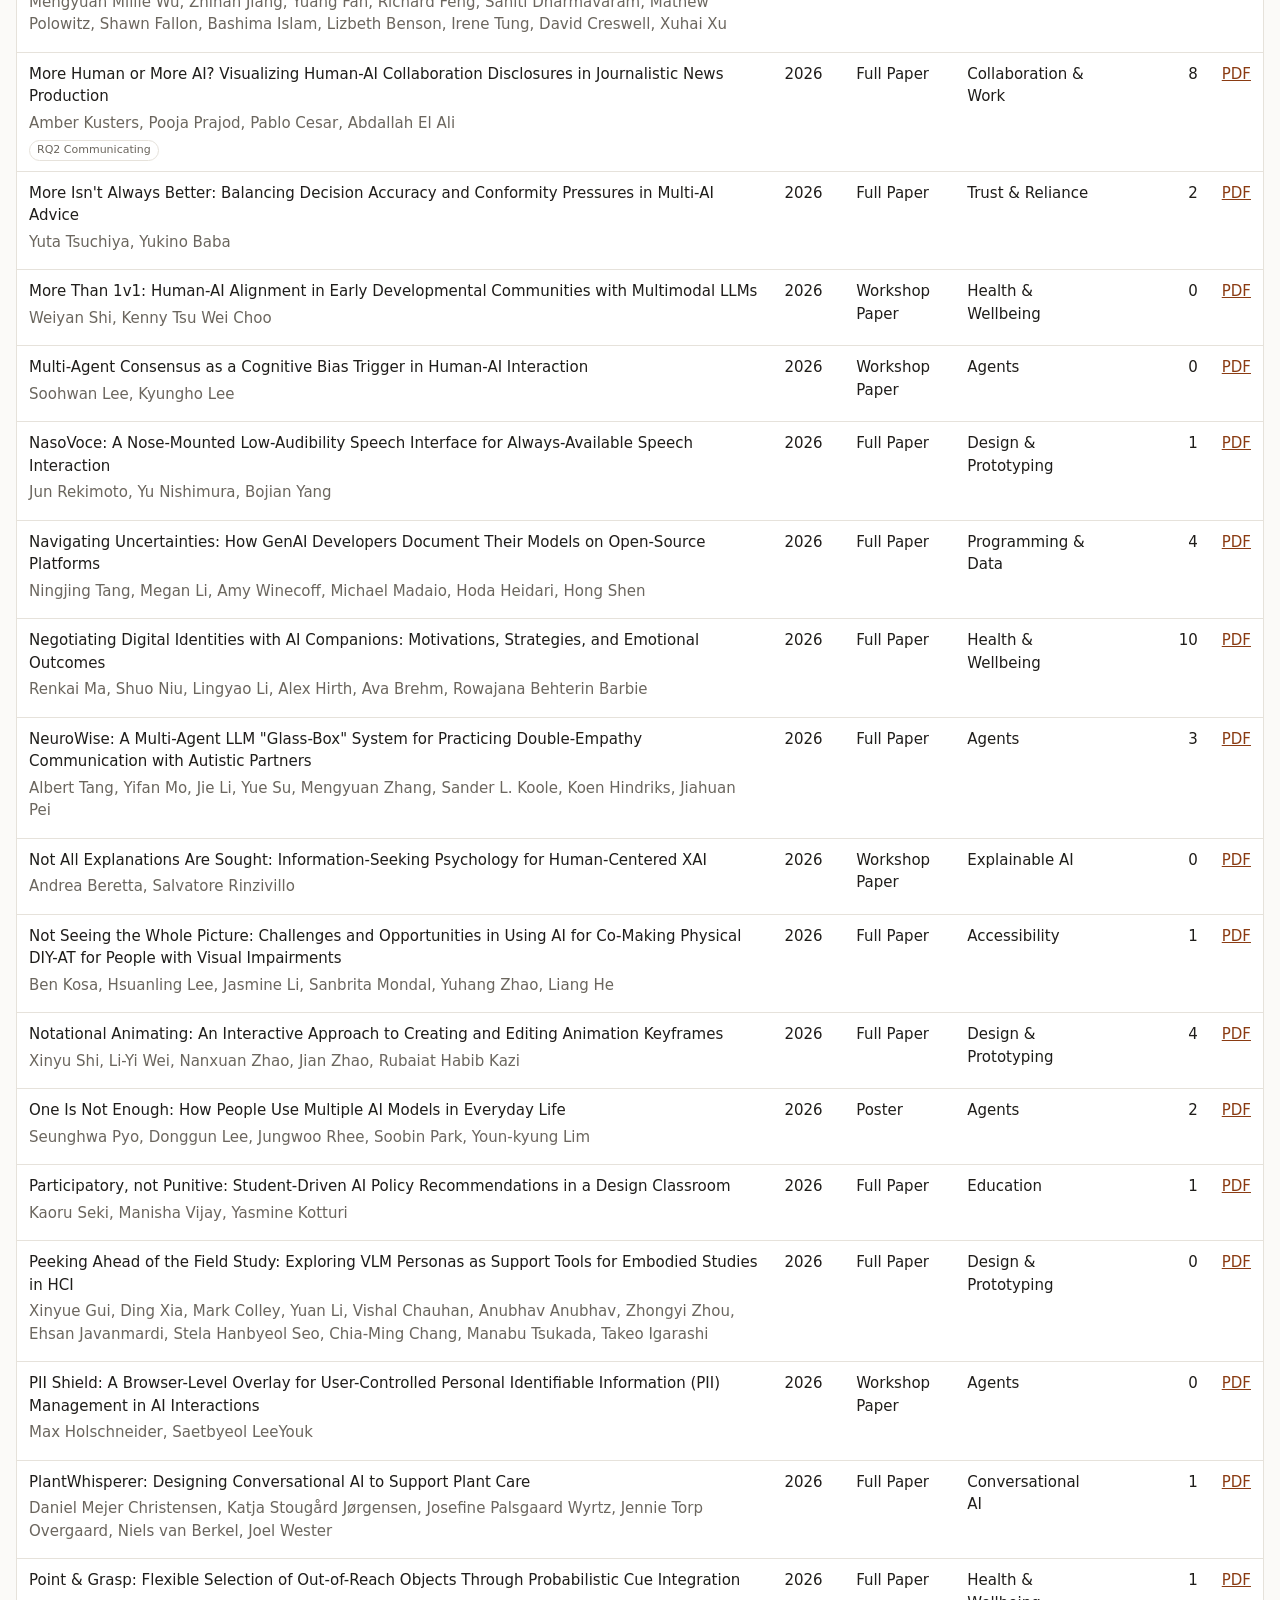
==== commit 73c26da7: "Tag papers related to the experiment proposal and add a tag filter Adds data/tags.json with 43 paper" ====
--- a/index.html
+++ b/index.html
@@ -18,6 +18,7 @@
       <select id="filter-year" aria-label="Year"><option value="">All years</option></select>
       <select id="filter-type" aria-label="Type"><option value="">All types</option></select>
       <select id="filter-subtype" aria-label="Sub type"><option value="">All sub types</option></select>
+      <select id="filter-tag" aria-label="Tag"><option value="">All tags</option></select>
       <label class="check"><input id="filter-important" type="checkbox"> Analyzed only</label>
       <button id="reset" type="button">Reset</button>
     </section>
--- a/assets/style.css
+++ b/assets/style.css
@@ -53,6 +53,12 @@
 .authors { font-size: 15px; margin: 4px 0 6px; }
 .note { color: var(--muted); font-size: 13px; }
 .badge { display: inline-block; font-size: 11px; font-weight: 600; padding: 1px 6px; border-radius: 999px; background: var(--accent-soft); color: var(--accent); vertical-align: 1px; }
+.tags { display: flex; flex-wrap: wrap; gap: 4px; margin-top: 4px; }
+.tag { font-size: 11px; font-weight: 500; padding: 1px 7px; border-radius: 999px; border: 1px solid var(--border); color: var(--muted); }
+.tag.key { border-color: var(--accent); color: var(--accent); }
+.tag-notes { margin: 16px 0; padding: 12px 14px; background: var(--surface); border: 1px solid var(--border); border-radius: 8px; }
+.tag-notes h2 { margin: 0 0 6px; font-size: 15px; }
+.tag-notes p { margin: 4px 0; }
 .empty { color: var(--muted); padding: 24px 12px; margin: 0; }
 
 .analysis { max-width: 760px; padding: 16px 0 64px; }
